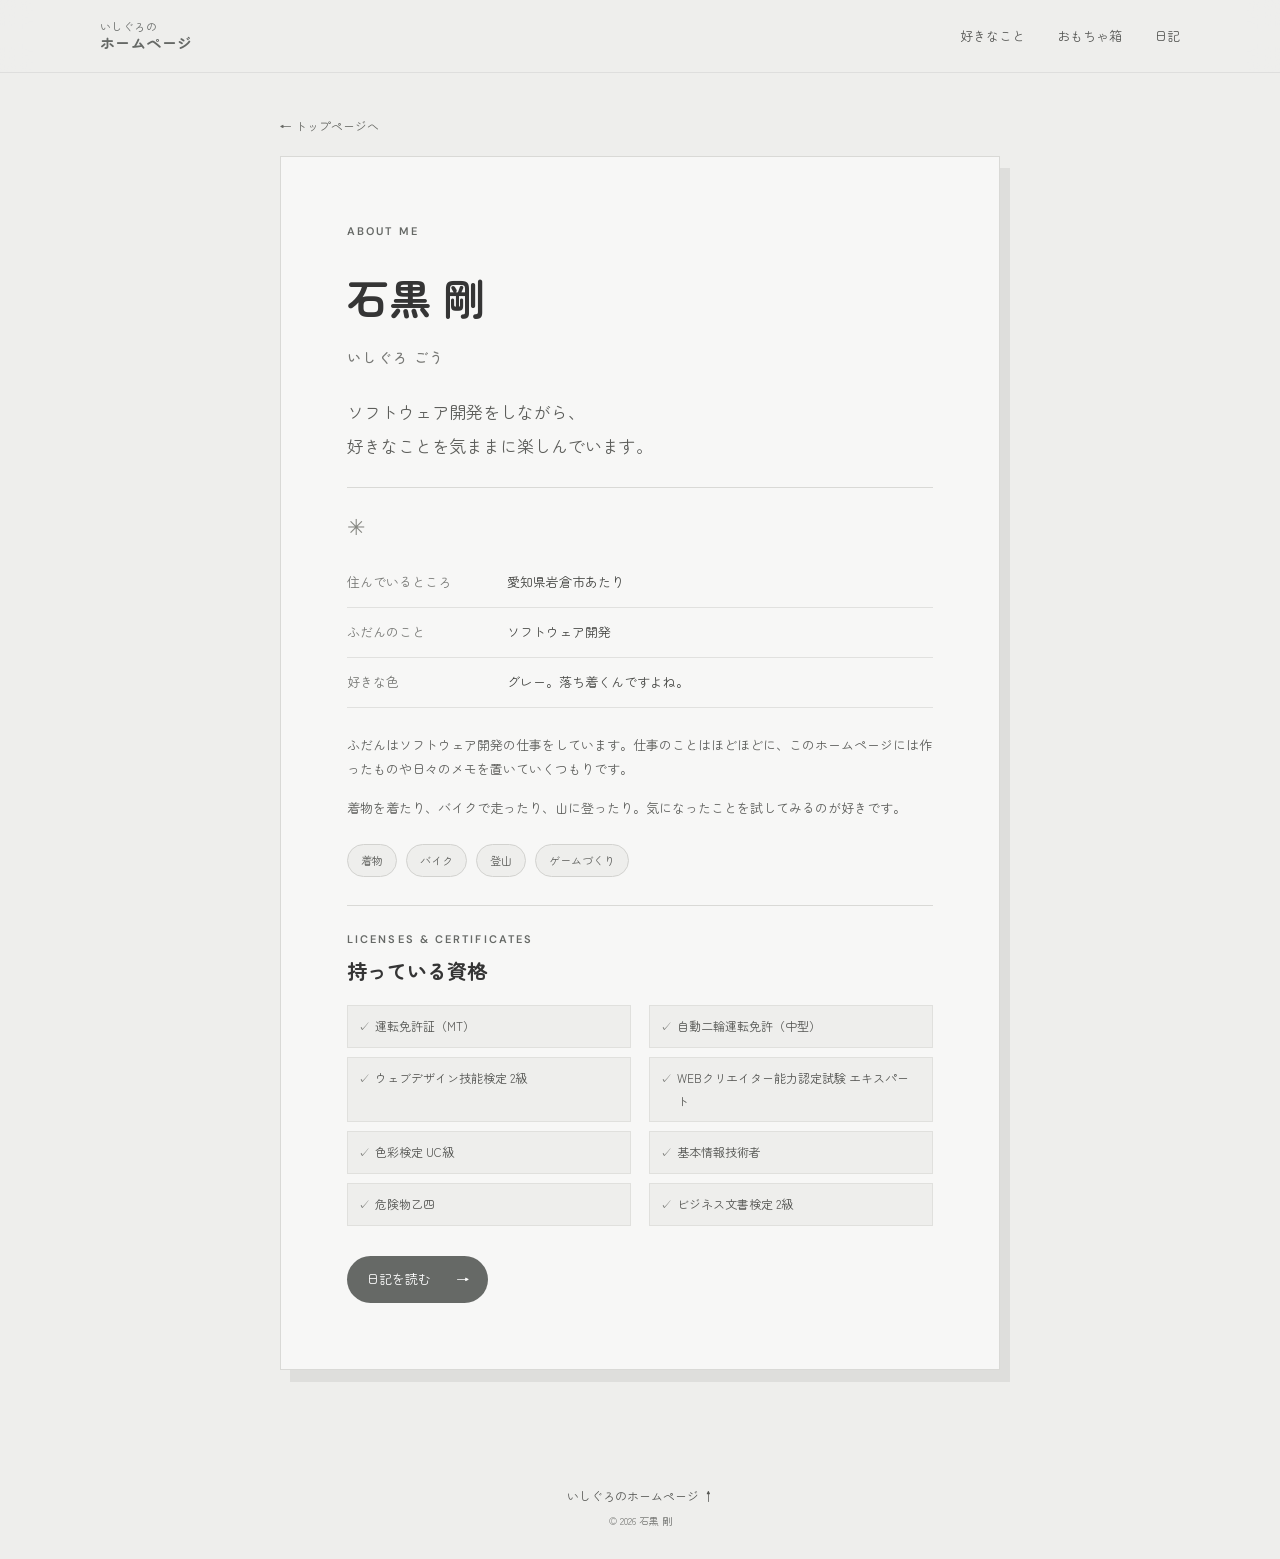
==== profile.html @ 8cc5a4f7 "initial commit" ====
<!DOCTYPE html>
<html lang="ja">
<head>
	<meta charset="UTF-8">
	<meta name="viewport" content="width=device-width, initial-scale=1.0">
	<meta name="theme-color" content="#eeeeec">
	<meta name="description" content="石黒剛の自己紹介。ソフトウェア開発をしながら、着物・バイク・登山を楽しんでいます。">
	<title>自己紹介｜石黒 剛のホームページ</title>
	<link rel="icon" href="favicon.ico">
	<link rel="stylesheet" href="reset.css">
	<link rel="stylesheet" href="style.css">
</head>
<body>
	<header class="site-header">
		<div class="header-inner">
			<a class="site-logo" href="index.html" aria-label="ホームへ戻る">いしぐろの<br><strong>ホームページ</strong></a>
			<nav aria-label="メインナビゲーション">
				<a href="index.html#hobbies">好きなこと</a>
				<a href="index.html#toys">おもちゃ箱</a>
				<a href="index.html#diary">日記</a>
			</nav>
		</div>
	</header>
	<main class="profile-page">
		<a class="back-link" href="index.html">← トップページへ</a>
		<section class="profile-card">
			<p class="eyebrow">ABOUT ME</p>
			<h1>石黒 剛 <small>いしぐろ ごう</small></h1>
			<p class="profile-lead">ソフトウェア開発をしながら、<br>好きなことを気ままに楽しんでいます。</p>
			<div class="profile-divider" aria-hidden="true">✳</div>
			<dl class="profile-details">
				<div><dt>住んでいるところ</dt><dd>愛知県岩倉市あたり</dd></div>
				<div><dt>ふだんのこと</dt><dd>ソフトウェア開発</dd></div>
				<div><dt>好きな色</dt><dd>グレー。落ち着くんですよね。</dd></div>
			</dl>
			<div class="profile-bio">
				<p>ふだんはソフトウェア開発の仕事をしています。仕事のことはほどほどに、このホームページには作ったものや日々のメモを置いていくつもりです。</p>
				<p>着物を着たり、バイクで走ったり、山に登ったり。気になったことを試してみるのが好きです。</p>
			</div>
			<div class="profile-interests"><span>着物</span><span>バイク</span><span>登山</span><span>ゲームづくり</span></div>
			<section class="profile-licenses" aria-labelledby="licenses-title">
				<p class="eyebrow">LICENSES & CERTIFICATES</p>
				<h2 id="licenses-title">持っている資格</h2>
				<ul>
					<li>運転免許証（MT）</li>
					<li>自動二輪運転免許（中型）</li>
					<li>ウェブデザイン技能検定 2級</li>
					<li>WEBクリエイター能力認定試験 エキスパート</li>
					<li>色彩検定 UC級</li>
					<li>基本情報技術者</li>
					<li>危険物乙四</li>
					<li>ビジネス文書検定 2級</li>
				</ul>
			</section>
			<a class="pill-link" href="index.html#diary">日記を読む <span aria-hidden="true">→</span></a>
		</section>
	</main>
	<footer class="site-footer"><a class="footer-home" href="index.html">いしぐろのホームページ ↑</a><p>© 2026 石黒 剛</p></footer>
</body>
</html>
---- style.css ----
@import url('https://fonts.googleapis.com/css2?family=DM+Sans:wght@400;500;600;700&family=Zen+Maru+Gothic:wght@400;500;600;700;800&display=swap');

:root{--paper:#eeeeec;--ink:#353535;--muted:#777875;--green:#666966;--mint:#dedfdd;--orange:#858681;--line:#d8d9d6;--serif:'Zen Maru Gothic','Hiragino Maru Gothic ProN',sans-serif;--sans:'DM Sans','Zen Maru Gothic',sans-serif}
html{scroll-behavior:smooth;scroll-padding-top:86px}body{margin:0;background:var(--paper);color:var(--ink);font-family:var(--serif);line-height:1.9}a{color:inherit;text-decoration:none}img{display:block;max-width:100%}::selection{background:#d5d6d3;color:var(--ink)}
.site-header{height:72px;position:sticky;top:0;z-index:10;background:rgba(238,238,236,.95);backdrop-filter:blur(14px);border-bottom:1px solid rgba(41,41,41,.08)}.header-inner{height:100%;max-width:1080px;padding:0 28px;margin:auto;display:flex;align-items:center;justify-content:space-between}.site-logo{font-size:11px;line-height:1.25;letter-spacing:.04em;color:var(--green)}.site-logo strong{font-size:15px}.site-header nav{display:flex;gap:32px}.site-header nav a{font-size:13px;color:#565754;transition:color .2s}.site-header nav a:hover{color:#343532}
.hero{max-width:1130px;min-height:610px;padding:66px 35px 92px;margin:auto;display:grid;grid-template-columns:1.08fr .92fr;align-items:center;gap:50px;position:relative;overflow:hidden}.hero-copy{position:relative;z-index:1}.eyebrow{font:600 11px/1.5 var(--sans);letter-spacing:.19em;color:var(--green);margin:0 0 18px}.sparkle{color:var(--orange);font-size:17px;margin-right:8px}.hero h1{font-size:clamp(34px,4.3vw,53px);line-height:1.55;letter-spacing:.015em;margin:0 0 24px;font-weight:700}.hero h1 span{color:var(--green)}.hero-intro{font-size:16px;color:#656663;line-height:2.1;margin:0 0 30px}.pill-link{display:inline-flex;align-items:center;gap:25px;padding:11px 19px;border-radius:40px;background:var(--green);color:white;font-size:13px;transition:transform .2s,background .2s}.pill-link:hover{transform:translateY(-3px);background:#4f504e}.hero-stamp{position:absolute;right:-36px;bottom:17px;background:#858681;color:#fff;width:89px;height:89px;border-radius:50%;display:grid;place-items:center;text-align:center;line-height:1.45;font-size:12px;transform:rotate(12deg)}.hero-doodle{position:absolute;color:#777875}.doodle-one{font-size:44px;right:8%;top:52px}.doodle-two{font-size:70px;left:3%;bottom:45px;transform:rotate(-20deg)}
.section-wrap{max-width:1030px;margin:0 auto;padding:95px 30px}.intro{display:grid;grid-template-columns:.8fr 1.2fr;gap:55px;border-top:1px solid var(--line)}.section-heading h2,.work h2,.hello-inner h2{font-size:32px;line-height:1.5;margin:0;font-weight:700}.section-heading h2 small{display:block;font-size:12px;letter-spacing:.12em;color:var(--muted);font-weight:500;margin-top:5px}.intro-text{max-width:610px}.intro-text p{margin:0 0 15px;color:#59675f;font-size:14px}.intro-text .handwritten{color:#b87654;font-weight:600;margin-top:23px;transform:rotate(-1deg)}
.hobbies{max-width:none;background:#e4e4e2;padding-left:max(30px,calc((100% - 1030px)/2 + 30px));padding-right:max(30px,calc((100% - 1030px)/2 + 30px))}.centered{text-align:center}.centered .eyebrow{margin-bottom:12px}.section-note{color:#70716f;font-size:13px;margin:8px 0 0}.hobby-grid{max-width:970px;margin:42px auto 0;display:grid;grid-template-columns:repeat(3,1fr);gap:22px}.hobby-card{background:#f7f7f6;border:1px solid #d8d8d5;overflow:hidden;transition:transform .25s,box-shadow .25s}.hobby-card:hover{transform:translateY(-5px);box-shadow:0 15px 30px #33333318}.hobby-visual{height:180px;display:flex;align-items:center;justify-content:center;position:relative;overflow:hidden}.kimono-visual{background:#d8d6d4;color:#696967}.kimono-visual span{font-size:82px;font-weight:700;line-height:1;opacity:.85}.kimono-visual i{position:absolute;font-style:normal;font-size:21px;letter-spacing:11px;bottom:21px;right:23px;transform:rotate(-11deg)}.bike-visual{background:#d2d4d1;color:#5e625e}.bike-visual span{font:400 130px/1 var(--sans);transform:rotate(-28deg);position:absolute;left:48px;top:-24px;opacity:.56}.bike-visual i{font:700 italic 29px/1.05 var(--sans);position:relative;z-index:1;transform:rotate(-8deg);letter-spacing:.08em}.mountain-visual{background:#d9dcda;color:#606662}.mountain-visual span{font-size:125px;line-height:1;opacity:.65;transform:translateY(27px)}.mountain-visual i{position:absolute;bottom:20px;right:35px;font-style:normal;font-size:25px;letter-spacing:8px}.hobby-copy{padding:20px 22px 24px}.card-kicker,.project-type{font:600 10px/1.5 var(--sans);letter-spacing:.16em;color:#777975;margin:0}.hobby-copy h3{font-size:22px;margin:2px 0 8px}.hobby-copy>p:not(.card-kicker){font-size:12px;line-height:1.9;color:#5f605e;min-height:68px;margin:0 0 16px}.hobby-tag{font-size:10px;color:#666865;background:#e9e9e7;border-radius:30px;padding:5px 11px}
.work{display:grid;grid-template-columns:1fr 1fr;align-items:center;gap:50px;position:relative;min-height:350px}.work-content{max-width:440px}.work h2{font-size:35px;margin:0 0 20px}.work-content>p:not(.eyebrow){font-size:13px;color:#68756c}.work-content .pill-link{margin-top:12px}.work-sticker{position:absolute;z-index:1;top:46px;left:47%;width:74px;height:74px;background:#e9b082;border-radius:50%;color:white;display:grid;place-items:center;text-align:center;font-size:12px;line-height:1.3;transform:rotate(10deg)}.work-illustration{height:260px;position:relative;display:grid;place-items:center;background:#edf0e6;border-radius:48% 52% 42% 58%/52% 42% 58% 48%}.laptop{width:245px;position:relative;transform:rotate(-4deg)}.screen{height:150px;border:10px solid #495951;border-bottom-width:14px;border-radius:12px 12px 4px 4px;background:#f8f7f0;display:flex;flex-direction:column;gap:10px;padding:17px;box-shadow:0 7px 15px #33423825}.screen span{font:700 29px var(--sans);color:#d18a64;margin-bottom:3px}.screen i{height:6px;width:80%;border-radius:4px;background:#c7d8ca}.screen i:nth-of-type(2){width:62%;background:#e8c7a9}.screen i:nth-of-type(3){width:73%}.keyboard{height:12px;background:#64736a;clip-path:polygon(7% 0,93% 0,100% 100%,0 100%)}.coffee{position:absolute;bottom:39px;right:43px;font-size:43px}.plant{position:absolute;left:48px;top:41px;font-size:53px;color:#739078}.work-spark{position:absolute;top:34px;right:65px;font-size:30px;color:#d38b63}
.toys{border-top:1px solid var(--line);max-width:none;background:#f5f5f3;padding-left:max(30px,calc((100% - 1030px)/2 + 30px));padding-right:max(30px,calc((100% - 1030px)/2 + 30px))}.toy-grid{max-width:970px;display:grid;grid-template-columns:repeat(6,1fr);gap:16px;margin:40px auto 0}.toy-card{background:#fff;border:1px solid #dededb;position:relative;overflow:hidden;transition:transform .2s,box-shadow .2s}.toy-card:hover{transform:translateY(-4px) rotate(-.5deg);box-shadow:0 12px 25px #33333318}.toy-card img{width:100%;height:135px;object-fit:cover;background:#dededc;filter:saturate(.65)}.toy-card>div{padding:13px 15px 17px;position:relative}.toy-card h3{font-size:15px;margin:5px 0}.toy-card p{font-size:11px;color:#737471;margin:0;padding-right:10px}.toy-card.toy-game{grid-column:span 3}.toy-card.toy-card-small{grid-column:span 3}.toy-card.toy-tool,.toy-card.toy-chat,.toy-card.toy-contact{grid-column:span 2}.toy-doodle{display:inline-block;background:#e7e7e5;border-radius:20px;color:#626360;font-size:9px;padding:2px 9px;transform:rotate(-2deg)}.toy-arrow{position:absolute;right:14px;bottom:14px;color:#666}.hello-section{background:#dededc;padding:78px 25px;text-align:center}.hello-inner{position:relative;max-width:700px;margin:auto}.hello-inner h2{font-size:27px}.hello-inner>p:not(.eyebrow){font-size:13px;color:#60615f;margin:14px 0 23px}.hello-button{display:inline-flex;gap:25px;align-items:center;padding:12px 21px;border:1px solid #999a97;border-radius:30px;color:#4f504e;font-size:12px;transition:background .2s}.hello-button:hover{background:#fff}.hello-flower{position:absolute;right:60px;top:18px;font-size:46px;color:#888985;transform:rotate(15deg)}.site-footer{padding:25px 30px;text-align:center;color:#777875;font-size:10px}.footer-home{font-size:12px;color:#555653}.site-footer p{margin:4px 0}.footer-note{color:#898a87}
.hero-notebook{justify-self:center;position:relative;width:min(100%,350px);aspect-ratio:.9;background:linear-gradient(135deg,#777875,#636460);color:#f1f1ef;padding:24px 25px;box-sizing:border-box;box-shadow:13px 18px 0 #d1d1ce,0 22px 50px #33333320;transform:rotate(3deg);display:flex;flex-direction:column;justify-content:space-between}.hero-notebook:before{content:"";position:absolute;left:11px;top:0;bottom:0;border-left:1px solid #ffffff35}.notebook-top,.notebook-bottom{display:flex;justify-content:space-between;font:500 9px/1.4 var(--sans);letter-spacing:.12em;color:#dededb}.notebook-mark{position:absolute;right:25px;top:30%;font-size:79px;font-weight:700;line-height:1;color:#ffffff20}.hero-notebook>p{font-size:24px;line-height:1.8;letter-spacing:.1em;position:relative;margin:auto 0}.notebook-bottom{align-items:center}.notebook-bottom span:last-child{font-size:22px;color:#bdbebb}
.diary{background:#eeeeec;max-width:none;padding-left:max(30px,calc((100% - 1030px)/2 + 30px));padding-right:max(30px,calc((100% - 1030px)/2 + 30px))}.diary-list{max-width:850px;margin:38px auto 0;border-top:1px solid #d4d5d2}.diary-entry{display:grid;grid-template-columns:90px 78px 1fr 25px;gap:15px;align-items:center;padding:19px 10px;border-bottom:1px solid #d4d5d2;transition:background .2s}.diary-entry:hover{background:#e5e5e3}.diary-entry time{font:500 11px var(--sans);color:#777875}.diary-label{justify-self:start;padding:2px 9px;border-radius:20px;background:#dcdcd9;color:#5b5c59;font-size:10px}.diary-entry h3{font-size:14px;font-weight:600;margin:0}.diary-arrow{color:#737471;justify-self:end}
.profile-page{min-height:calc(100vh - 140px);padding:42px 24px 90px;box-sizing:border-box}.back-link{display:block;max-width:720px;margin:0 auto 18px;font-size:12px;color:#666763}.profile-card{max-width:720px;margin:0 auto;background:#f7f7f6;border:1px solid #d9d9d6;padding:clamp(30px,7vw,66px);box-sizing:border-box;box-shadow:10px 12px 0 #dededc}.profile-card h1{font-size:clamp(30px,6vw,42px);margin:0;font-weight:700}.profile-card h1 small{font-size:14px;color:#777875;font-weight:500;display:block;letter-spacing:.1em;margin-top:7px}.profile-lead{font-size:17px;line-height:2;color:#5d5e5b;margin:24px 0}.profile-divider{font-size:22px;color:#858681;border-top:1px solid #d9d9d6;padding-top:17px}.profile-details{margin:12px 0 25px}.profile-details>div{display:grid;grid-template-columns:145px 1fr;gap:15px;padding:12px 0;border-bottom:1px solid #e1e1df;font-size:13px}.profile-details dt{color:#777875}.profile-details dd{margin:0;color:#454643}.profile-bio p{font-size:13px;color:#5d5e5b;margin:0 0 14px}.profile-interests{display:flex;flex-wrap:wrap;gap:9px;margin:23px 0 28px}.profile-interests span{border:1px solid #d2d2cf;background:#eeeeec;border-radius:30px;padding:5px 13px;font-size:11px;color:#5d5e5b}.site-footer .footer-home{display:inline-block;margin:0 9px}
.profile-licenses{border-top:1px solid #d9d9d6;padding-top:25px;margin:5px 0 30px}.profile-licenses .eyebrow{margin-bottom:5px}.profile-licenses h2{font-size:20px;margin:0 0 15px}.profile-licenses ul{display:grid;grid-template-columns:repeat(2,minmax(0,1fr));gap:9px 18px;list-style:none;padding:0;margin:0}.profile-licenses li{position:relative;padding:9px 12px 9px 27px;background:#eeeeec;border:1px solid #e0e0dd;font-size:12px;color:#555653}.profile-licenses li:before{content:"✓";position:absolute;left:10px;color:#777875}
@media(max-width:760px){.header-inner{padding:0 18px}.site-header nav{gap:13px}.site-header nav a{font-size:10px}.hero{min-height:auto;padding:64px 27px 78px;grid-template-columns:1fr;gap:42px;text-align:center}.hero h1{font-size:clamp(31px,8vw,45px)}.hero-notebook{width:min(72vw,310px)}.hero-stamp{right:-24px}.doodle-one{right:8%;top:20px}.doodle-two{bottom:40%;left:4%}.section-wrap{padding-top:70px;padding-bottom:70px}.section-heading h2{font-size:28px}.hobbies,.toys,.diary{padding-left:22px;padding-right:22px}.hobby-grid{grid-template-columns:1fr;max-width:430px;gap:17px}.hobby-visual{height:165px}.hobby-copy>p:not(.card-kicker){min-height:0}.toy-grid{grid-template-columns:repeat(2,1fr);max-width:500px}.toy-card.toy-game,.toy-card.toy-card-small,.toy-card.toy-tool,.toy-card.toy-chat,.toy-card.toy-contact{grid-column:span 1}.toy-card img{height:120px}.diary-entry{grid-template-columns:68px 65px 1fr 18px;gap:8px;padding:16px 4px}.diary-entry h3{font-size:12px}.diary-entry time{font-size:10px}.hello-flower{right:0;top:8px;font-size:35px}.profile-page{padding:28px 18px 65px}.profile-details>div{grid-template-columns:118px 1fr;gap:10px}.profile-licenses ul{grid-template-columns:1fr}}
@media(max-width:390px){.site-header nav{gap:9px}.site-header nav a{font-size:9px}.site-logo{font-size:9px}.site-logo strong{font-size:13px}.hero-intro{font-size:14px}.toy-grid{gap:10px}.toy-card>div{padding:10px}.toy-card h3{font-size:13px}.toy-card img{height:95px}.diary-entry{grid-template-columns:54px 54px 1fr 14px;gap:5px}.diary-label{font-size:9px;padding:2px 6px}}
@media(prefers-reduced-motion:reduce){html{scroll-behavior:auto}*,*::before,*::after{transition:none!important}}
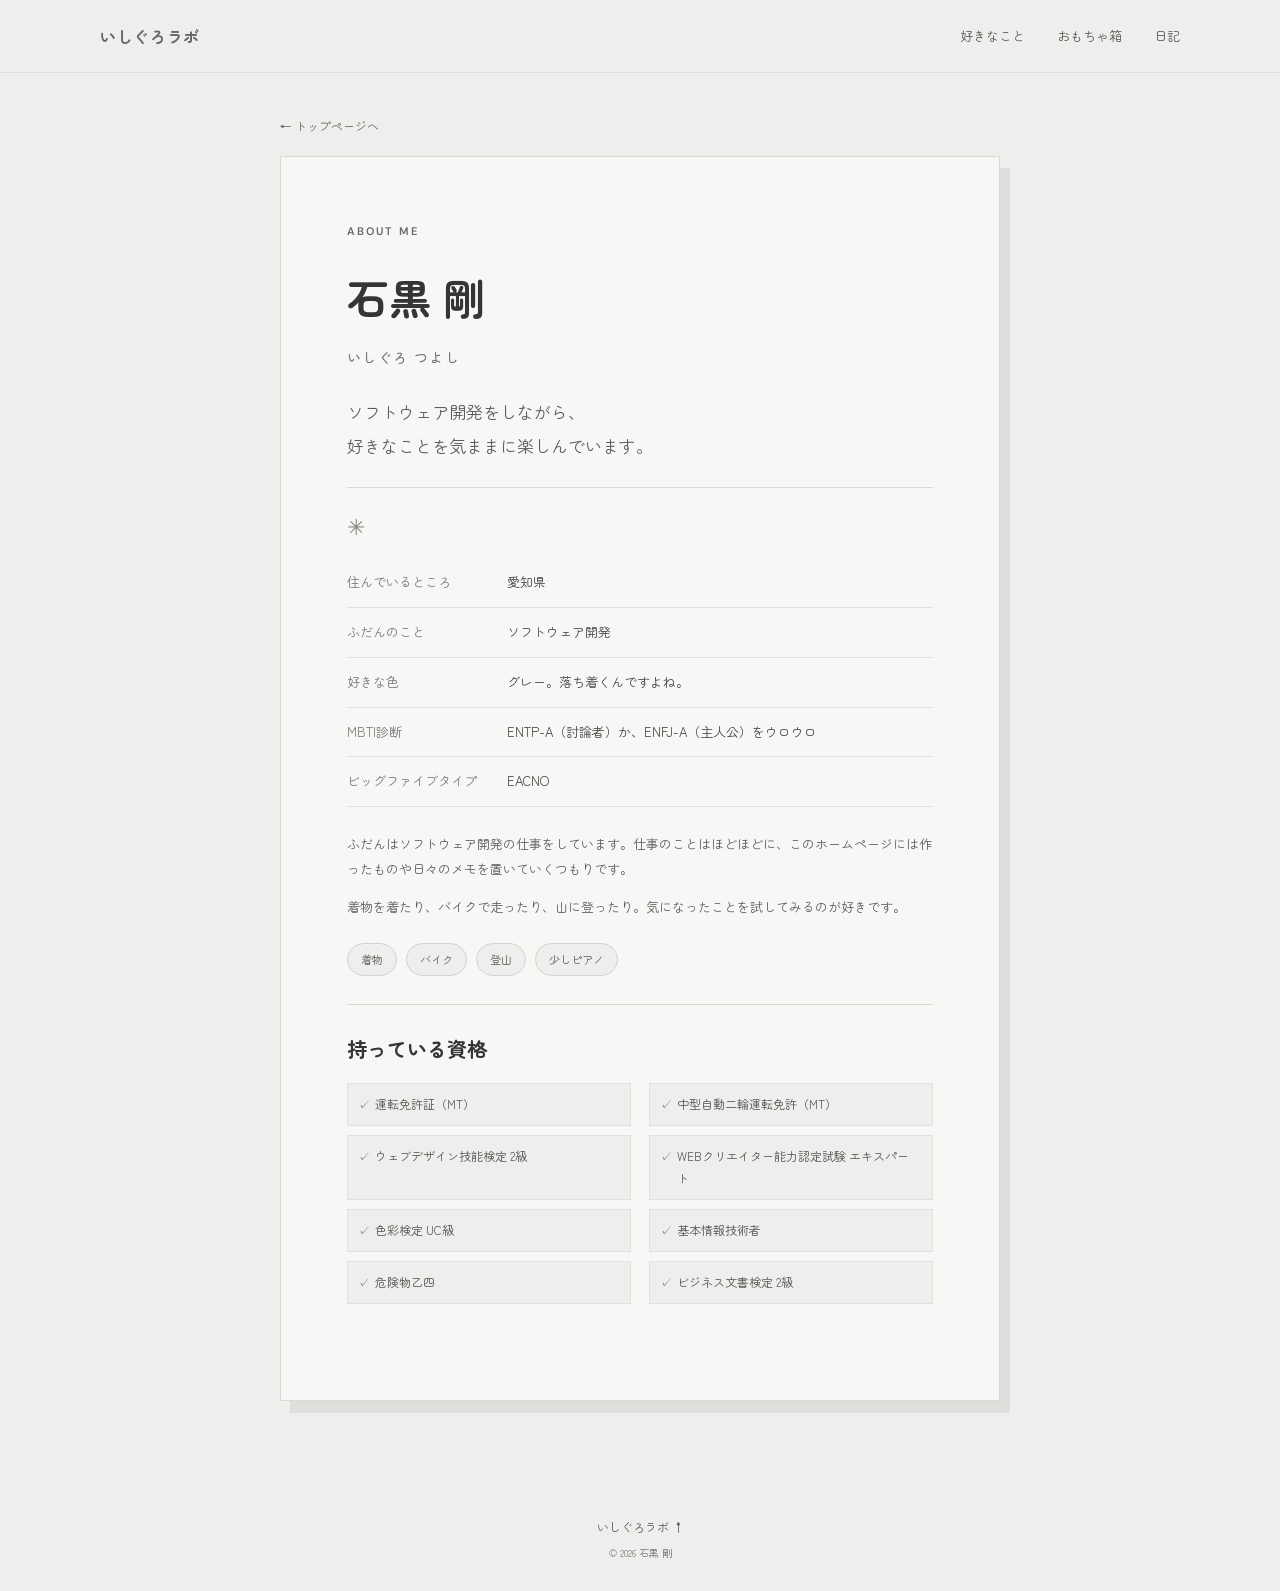
==== commit 82fc7c66: "初回配信版" ====
--- a/profile.html
+++ b/profile.html
@@ -5,7 +5,7 @@
 	<meta name="viewport" content="width=device-width, initial-scale=1.0">
 	<meta name="theme-color" content="#eeeeec">
 	<meta name="description" content="石黒剛の自己紹介。ソフトウェア開発をしながら、着物・バイク・登山を楽しんでいます。">
-	<title>自己紹介｜石黒 剛のホームページ</title>
+	<title>自己紹介｜いしぐろラボ</title>
 	<link rel="icon" href="favicon.ico">
 	<link rel="stylesheet" href="reset.css">
 	<link rel="stylesheet" href="style.css">
@@ -13,7 +13,7 @@
 <body>
 	<header class="site-header">
 		<div class="header-inner">
-			<a class="site-logo" href="index.html" aria-label="ホームへ戻る">いしぐろの<br><strong>ホームページ</strong></a>
+			<a class="site-logo" href="index.html" aria-label="いしぐろラボへ戻る"><strong>いしぐろラボ</strong></a>
 			<nav aria-label="メインナビゲーション">
 				<a href="index.html#hobbies">好きなこと</a>
 				<a href="index.html#toys">おもちゃ箱</a>
@@ -25,25 +25,31 @@
 		<a class="back-link" href="index.html">← トップページへ</a>
 		<section class="profile-card">
 			<p class="eyebrow">ABOUT ME</p>
-			<h1>石黒 剛 <small>いしぐろ ごう</small></h1>
+			<h1>石黒 剛 <small>いしぐろ つよし</small></h1>
 			<p class="profile-lead">ソフトウェア開発をしながら、<br>好きなことを気ままに楽しんでいます。</p>
 			<div class="profile-divider" aria-hidden="true">✳</div>
 			<dl class="profile-details">
-				<div><dt>住んでいるところ</dt><dd>愛知県岩倉市あたり</dd></div>
+				<div><dt>住んでいるところ</dt><dd>愛知県</dd></div>
 				<div><dt>ふだんのこと</dt><dd>ソフトウェア開発</dd></div>
 				<div><dt>好きな色</dt><dd>グレー。落ち着くんですよね。</dd></div>
+				<div><dt>MBTI診断</dt><dd>ENTP-A（討論者）か、ENFJ-A（主人公）をウロウロ</dd></div>
+				<div><dt>ビッグファイブタイプ</dt><dd>EACNO</dd></div>
 			</dl>
 			<div class="profile-bio">
 				<p>ふだんはソフトウェア開発の仕事をしています。仕事のことはほどほどに、このホームページには作ったものや日々のメモを置いていくつもりです。</p>
 				<p>着物を着たり、バイクで走ったり、山に登ったり。気になったことを試してみるのが好きです。</p>
 			</div>
-			<div class="profile-interests"><span>着物</span><span>バイク</span><span>登山</span><span>ゲームづくり</span></div>
+			<div class="profile-interests">
+				<span>着物</span>
+				<span>バイク</span>
+				<span>登山</span>
+				<span>少しピアノ</span>
+			</div>
 			<section class="profile-licenses" aria-labelledby="licenses-title">
-				<p class="eyebrow">LICENSES & CERTIFICATES</p>
 				<h2 id="licenses-title">持っている資格</h2>
 				<ul>
 					<li>運転免許証（MT）</li>
-					<li>自動二輪運転免許（中型）</li>
+					<li>中型自動二輪運転免許（MT）</li>
 					<li>ウェブデザイン技能検定 2級</li>
 					<li>WEBクリエイター能力認定試験 エキスパート</li>
 					<li>色彩検定 UC級</li>
@@ -52,9 +58,8 @@
 					<li>ビジネス文書検定 2級</li>
 				</ul>
 			</section>
-			<a class="pill-link" href="index.html#diary">日記を読む <span aria-hidden="true">→</span></a>
 		</section>
 	</main>
-	<footer class="site-footer"><a class="footer-home" href="index.html">いしぐろのホームページ ↑</a><p>© 2026 石黒 剛</p></footer>
+	<footer class="site-footer"><a class="footer-home" href="index.html">いしぐろラボ ↑</a><p>© 2026 石黒 剛</p></footer>
 </body>
 </html>
--- a/style.css
+++ b/style.css
@@ -10,8 +10,12 @@
 .toys{border-top:1px solid var(--line);max-width:none;background:#f5f5f3;padding-left:max(30px,calc((100% - 1030px)/2 + 30px));padding-right:max(30px,calc((100% - 1030px)/2 + 30px))}.toy-grid{max-width:970px;display:grid;grid-template-columns:repeat(6,1fr);gap:16px;margin:40px auto 0}.toy-card{background:#fff;border:1px solid #dededb;position:relative;overflow:hidden;transition:transform .2s,box-shadow .2s}.toy-card:hover{transform:translateY(-4px) rotate(-.5deg);box-shadow:0 12px 25px #33333318}.toy-card img{width:100%;height:135px;object-fit:cover;background:#dededc;filter:saturate(.65)}.toy-card>div{padding:13px 15px 17px;position:relative}.toy-card h3{font-size:15px;margin:5px 0}.toy-card p{font-size:11px;color:#737471;margin:0;padding-right:10px}.toy-card.toy-game{grid-column:span 3}.toy-card.toy-card-small{grid-column:span 3}.toy-card.toy-tool,.toy-card.toy-chat,.toy-card.toy-contact{grid-column:span 2}.toy-doodle{display:inline-block;background:#e7e7e5;border-radius:20px;color:#626360;font-size:9px;padding:2px 9px;transform:rotate(-2deg)}.toy-arrow{position:absolute;right:14px;bottom:14px;color:#666}.hello-section{background:#dededc;padding:78px 25px;text-align:center}.hello-inner{position:relative;max-width:700px;margin:auto}.hello-inner h2{font-size:27px}.hello-inner>p:not(.eyebrow){font-size:13px;color:#60615f;margin:14px 0 23px}.hello-button{display:inline-flex;gap:25px;align-items:center;padding:12px 21px;border:1px solid #999a97;border-radius:30px;color:#4f504e;font-size:12px;transition:background .2s}.hello-button:hover{background:#fff}.hello-flower{position:absolute;right:60px;top:18px;font-size:46px;color:#888985;transform:rotate(15deg)}.site-footer{padding:25px 30px;text-align:center;color:#777875;font-size:10px}.footer-home{font-size:12px;color:#555653}.site-footer p{margin:4px 0}.footer-note{color:#898a87}
 .hero-notebook{justify-self:center;position:relative;width:min(100%,350px);aspect-ratio:.9;background:linear-gradient(135deg,#777875,#636460);color:#f1f1ef;padding:24px 25px;box-sizing:border-box;box-shadow:13px 18px 0 #d1d1ce,0 22px 50px #33333320;transform:rotate(3deg);display:flex;flex-direction:column;justify-content:space-between}.hero-notebook:before{content:"";position:absolute;left:11px;top:0;bottom:0;border-left:1px solid #ffffff35}.notebook-top,.notebook-bottom{display:flex;justify-content:space-between;font:500 9px/1.4 var(--sans);letter-spacing:.12em;color:#dededb}.notebook-mark{position:absolute;right:25px;top:30%;font-size:79px;font-weight:700;line-height:1;color:#ffffff20}.hero-notebook>p{font-size:24px;line-height:1.8;letter-spacing:.1em;position:relative;margin:auto 0}.notebook-bottom{align-items:center}.notebook-bottom span:last-child{font-size:22px;color:#bdbebb}
 .diary{background:#eeeeec;max-width:none;padding-left:max(30px,calc((100% - 1030px)/2 + 30px));padding-right:max(30px,calc((100% - 1030px)/2 + 30px))}.diary-list{max-width:850px;margin:38px auto 0;border-top:1px solid #d4d5d2}.diary-entry{display:grid;grid-template-columns:90px 78px 1fr 25px;gap:15px;align-items:center;padding:19px 10px;border-bottom:1px solid #d4d5d2;transition:background .2s}.diary-entry:hover{background:#e5e5e3}.diary-entry time{font:500 11px var(--sans);color:#777875}.diary-label{justify-self:start;padding:2px 9px;border-radius:20px;background:#dcdcd9;color:#5b5c59;font-size:10px}.diary-entry h3{font-size:14px;font-weight:600;margin:0}.diary-arrow{color:#737471;justify-self:end}
+.hero h1{letter-spacing:.06em}.diary .note-profile-link{max-width:620px;margin:34px auto 0;display:flex;align-items:center;gap:18px;padding:20px 22px;background:#f8f8f7;border:1px solid #d7d7d4;transition:transform .2s,box-shadow .2s}.note-profile-link:hover{transform:translateY(-3px);box-shadow:0 10px 24px #33333316}.note-mark{display:grid;place-items:center;width:48px;height:48px;flex:0 0 48px;background:#5c5d5a;color:#fff;font:700 15px/1 var(--sans);letter-spacing:-.07em;border-radius:50%}.note-profile-link>span:nth-child(2){display:flex;flex-direction:column;gap:3px}.note-profile-link strong{font-size:14px}.note-profile-link small{font-size:11px;color:#777875}.note-arrow{margin-left:auto;font-size:20px;color:#666763}
 .profile-page{min-height:calc(100vh - 140px);padding:42px 24px 90px;box-sizing:border-box}.back-link{display:block;max-width:720px;margin:0 auto 18px;font-size:12px;color:#666763}.profile-card{max-width:720px;margin:0 auto;background:#f7f7f6;border:1px solid #d9d9d6;padding:clamp(30px,7vw,66px);box-sizing:border-box;box-shadow:10px 12px 0 #dededc}.profile-card h1{font-size:clamp(30px,6vw,42px);margin:0;font-weight:700}.profile-card h1 small{font-size:14px;color:#777875;font-weight:500;display:block;letter-spacing:.1em;margin-top:7px}.profile-lead{font-size:17px;line-height:2;color:#5d5e5b;margin:24px 0}.profile-divider{font-size:22px;color:#858681;border-top:1px solid #d9d9d6;padding-top:17px}.profile-details{margin:12px 0 25px}.profile-details>div{display:grid;grid-template-columns:145px 1fr;gap:15px;padding:12px 0;border-bottom:1px solid #e1e1df;font-size:13px}.profile-details dt{color:#777875}.profile-details dd{margin:0;color:#454643}.profile-bio p{font-size:13px;color:#5d5e5b;margin:0 0 14px}.profile-interests{display:flex;flex-wrap:wrap;gap:9px;margin:23px 0 28px}.profile-interests span{border:1px solid #d2d2cf;background:#eeeeec;border-radius:30px;padding:5px 13px;font-size:11px;color:#5d5e5b}.site-footer .footer-home{display:inline-block;margin:0 9px}
 .profile-licenses{border-top:1px solid #d9d9d6;padding-top:25px;margin:5px 0 30px}.profile-licenses .eyebrow{margin-bottom:5px}.profile-licenses h2{font-size:20px;margin:0 0 15px}.profile-licenses ul{display:grid;grid-template-columns:repeat(2,minmax(0,1fr));gap:9px 18px;list-style:none;padding:0;margin:0}.profile-licenses li{position:relative;padding:9px 12px 9px 27px;background:#eeeeec;border:1px solid #e0e0dd;font-size:12px;color:#555653}.profile-licenses li:before{content:"✓";position:absolute;left:10px;color:#777875}
+.hero{height:auto;min-height:90vh;min-height:90svh;box-sizing:border-box;padding-bottom:100px}.site-logo strong{font-size:16px;letter-spacing:.04em}.scroll-cue{position:absolute;bottom:20px;left:50%;z-index:2;display:flex;flex-direction:column;align-items:center;gap:1px;transform:translateX(-50%);color:#666763;font:600 10px/1.4 var(--sans);letter-spacing:.2em;text-transform:uppercase;animation:scroll-float 1.8s ease-in-out infinite}.scroll-arrow{font-size:20px;line-height:1.2;letter-spacing:0}.scroll-cue:hover{color:#30312f}@keyframes scroll-float{0%,100%{translate:0 0}50%{translate:0 8px}}
+.hero{max-width:none;grid-template-columns:minmax(0,1fr);background-color:#f8f8f6;background-image:url("assets/hero.png");background-repeat:no-repeat;background-position:center;background-size:cover;padding-left:max(35px,calc((100% - 1130px)/2 + 35px));padding-right:max(35px,calc((100% - 1130px)/2 + 35px))}.hero-copy{max-width:570px}.hero-doodle{z-index:1}
 @media(max-width:760px){.header-inner{padding:0 18px}.site-header nav{gap:13px}.site-header nav a{font-size:10px}.hero{min-height:auto;padding:64px 27px 78px;grid-template-columns:1fr;gap:42px;text-align:center}.hero h1{font-size:clamp(31px,8vw,45px)}.hero-notebook{width:min(72vw,310px)}.hero-stamp{right:-24px}.doodle-one{right:8%;top:20px}.doodle-two{bottom:40%;left:4%}.section-wrap{padding-top:70px;padding-bottom:70px}.section-heading h2{font-size:28px}.hobbies,.toys,.diary{padding-left:22px;padding-right:22px}.hobby-grid{grid-template-columns:1fr;max-width:430px;gap:17px}.hobby-visual{height:165px}.hobby-copy>p:not(.card-kicker){min-height:0}.toy-grid{grid-template-columns:repeat(2,1fr);max-width:500px}.toy-card.toy-game,.toy-card.toy-card-small,.toy-card.toy-tool,.toy-card.toy-chat,.toy-card.toy-contact{grid-column:span 1}.toy-card img{height:120px}.diary-entry{grid-template-columns:68px 65px 1fr 18px;gap:8px;padding:16px 4px}.diary-entry h3{font-size:12px}.diary-entry time{font-size:10px}.hello-flower{right:0;top:8px;font-size:35px}.profile-page{padding:28px 18px 65px}.profile-details>div{grid-template-columns:118px 1fr;gap:10px}.profile-licenses ul{grid-template-columns:1fr}}
 @media(max-width:390px){.site-header nav{gap:9px}.site-header nav a{font-size:9px}.site-logo{font-size:9px}.site-logo strong{font-size:13px}.hero-intro{font-size:14px}.toy-grid{gap:10px}.toy-card>div{padding:10px}.toy-card h3{font-size:13px}.toy-card img{height:95px}.diary-entry{grid-template-columns:54px 54px 1fr 14px;gap:5px}.diary-label{font-size:9px;padding:2px 6px}}
-@media(prefers-reduced-motion:reduce){html{scroll-behavior:auto}*,*::before,*::after{transition:none!important}}
+@media(max-width:760px){.hero{min-height:90vh;min-height:90svh;height:auto;background:#eeeeec;padding-left:27px;padding-right:27px}.hero:before{content:"";position:absolute;z-index:0;left:0;right:0;bottom:0;aspect-ratio:1668/939;background:url("assets/hero.png") center bottom/100% auto no-repeat;-webkit-mask-image:linear-gradient(to bottom,transparent 0%,rgba(0,0,0,.12) 28%,#000 72%);mask-image:linear-gradient(to bottom,transparent 0%,rgba(0,0,0,.12) 28%,#000 72%)}.hero-copy{max-width:none}}
+@media(prefers-reduced-motion:reduce){html{scroll-behavior:auto}*,*::before,*::after{transition:none!important;animation:none!important}}
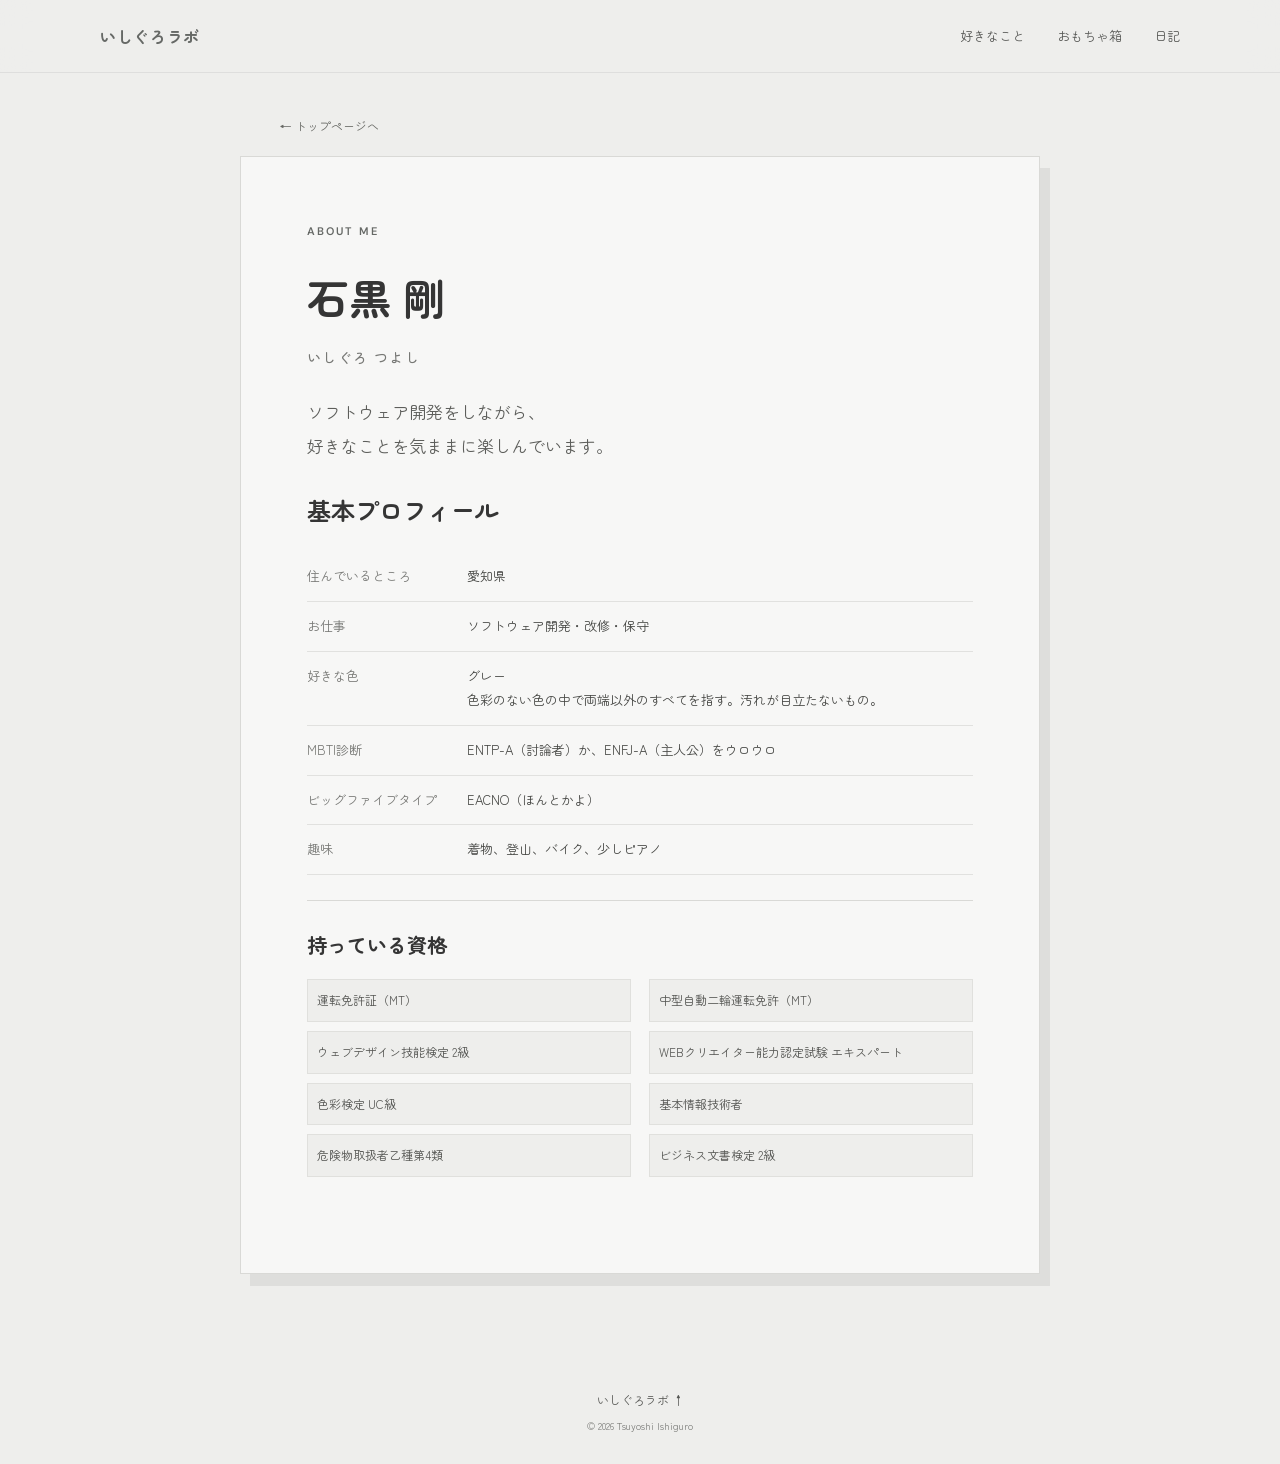
==== commit d828531c: "Hero画像変更" ====
--- a/profile.html
+++ b/profile.html
@@ -1,5 +1,6 @@
 <!DOCTYPE html>
 <html lang="ja">
+
 <head>
 	<meta charset="UTF-8">
 	<meta name="viewport" content="width=device-width, initial-scale=1.0">
@@ -10,6 +11,7 @@
 	<link rel="stylesheet" href="reset.css">
 	<link rel="stylesheet" href="style.css">
 </head>
+
 <body>
 	<header class="site-header">
 		<div class="header-inner">
@@ -27,26 +29,35 @@
 			<p class="eyebrow">ABOUT ME</p>
 			<h1>石黒 剛 <small>いしぐろ つよし</small></h1>
 			<p class="profile-lead">ソフトウェア開発をしながら、<br>好きなことを気ままに楽しんでいます。</p>
-			<div class="profile-divider" aria-hidden="true">✳</div>
+			<h2>基本プロフィール</h2>
 			<dl class="profile-details">
-				<div><dt>住んでいるところ</dt><dd>愛知県</dd></div>
-				<div><dt>ふだんのこと</dt><dd>ソフトウェア開発</dd></div>
-				<div><dt>好きな色</dt><dd>グレー。落ち着くんですよね。</dd></div>
-				<div><dt>MBTI診断</dt><dd>ENTP-A（討論者）か、ENFJ-A（主人公）をウロウロ</dd></div>
-				<div><dt>ビッグファイブタイプ</dt><dd>EACNO</dd></div>
+				<div>
+					<dt>住んでいるところ</dt>
+					<dd>愛知県</dd>
+				</div>
+				<div>
+					<dt>お仕事</dt>
+					<dd>ソフトウェア開発・改修・保守</dd>
+				</div>
+				<div>
+					<dt>好きな色</dt>
+					<dd>グレー<br>色彩のない色の中で両端以外のすべてを指す。汚れが目立たないもの。</dd>
+				</div>
+				<div>
+					<dt>MBTI診断</dt>
+					<dd>ENTP-A（討論者）か、ENFJ-A（主人公）をウロウロ</dd>
+				</div>
+				<div>
+					<dt>ビッグファイブタイプ</dt>
+					<dd>EACNO（ほんとかよ）</dd>
+				</div>
+				<div>
+					<dt>趣味</dt>
+					<dd>着物、登山、バイク、少しピアノ</dd>
+				</div>
 			</dl>
-			<div class="profile-bio">
-				<p>ふだんはソフトウェア開発の仕事をしています。仕事のことはほどほどに、このホームページには作ったものや日々のメモを置いていくつもりです。</p>
-				<p>着物を着たり、バイクで走ったり、山に登ったり。気になったことを試してみるのが好きです。</p>
-			</div>
-			<div class="profile-interests">
-				<span>着物</span>
-				<span>バイク</span>
-				<span>登山</span>
-				<span>少しピアノ</span>
-			</div>
 			<section class="profile-licenses" aria-labelledby="licenses-title">
-				<h2 id="licenses-title">持っている資格</h2>
+				<h2>持っている資格</h2>
 				<ul>
 					<li>運転免許証（MT）</li>
 					<li>中型自動二輪運転免許（MT）</li>
@@ -54,12 +65,15 @@
 					<li>WEBクリエイター能力認定試験 エキスパート</li>
 					<li>色彩検定 UC級</li>
 					<li>基本情報技術者</li>
-					<li>危険物乙四</li>
+					<li>危険物取扱者乙種第4類</li>
 					<li>ビジネス文書検定 2級</li>
 				</ul>
 			</section>
 		</section>
 	</main>
-	<footer class="site-footer"><a class="footer-home" href="index.html">いしぐろラボ ↑</a><p>© 2026 石黒 剛</p></footer>
+	<footer class="site-footer"><a class="footer-home" href="index.html">いしぐろラボ ↑</a>
+		<p>© 2026 Tsuyoshi Ishiguro</p>
+	</footer>
 </body>
-</html>
+
+</html>
--- a/style.css
+++ b/style.css
@@ -1,21 +1,1310 @@
 @import url('https://fonts.googleapis.com/css2?family=DM+Sans:wght@400;500;600;700&family=Zen+Maru+Gothic:wght@400;500;600;700;800&display=swap');
 
-:root{--paper:#eeeeec;--ink:#353535;--muted:#777875;--green:#666966;--mint:#dedfdd;--orange:#858681;--line:#d8d9d6;--serif:'Zen Maru Gothic','Hiragino Maru Gothic ProN',sans-serif;--sans:'DM Sans','Zen Maru Gothic',sans-serif}
-html{scroll-behavior:smooth;scroll-padding-top:86px}body{margin:0;background:var(--paper);color:var(--ink);font-family:var(--serif);line-height:1.9}a{color:inherit;text-decoration:none}img{display:block;max-width:100%}::selection{background:#d5d6d3;color:var(--ink)}
-.site-header{height:72px;position:sticky;top:0;z-index:10;background:rgba(238,238,236,.95);backdrop-filter:blur(14px);border-bottom:1px solid rgba(41,41,41,.08)}.header-inner{height:100%;max-width:1080px;padding:0 28px;margin:auto;display:flex;align-items:center;justify-content:space-between}.site-logo{font-size:11px;line-height:1.25;letter-spacing:.04em;color:var(--green)}.site-logo strong{font-size:15px}.site-header nav{display:flex;gap:32px}.site-header nav a{font-size:13px;color:#565754;transition:color .2s}.site-header nav a:hover{color:#343532}
-.hero{max-width:1130px;min-height:610px;padding:66px 35px 92px;margin:auto;display:grid;grid-template-columns:1.08fr .92fr;align-items:center;gap:50px;position:relative;overflow:hidden}.hero-copy{position:relative;z-index:1}.eyebrow{font:600 11px/1.5 var(--sans);letter-spacing:.19em;color:var(--green);margin:0 0 18px}.sparkle{color:var(--orange);font-size:17px;margin-right:8px}.hero h1{font-size:clamp(34px,4.3vw,53px);line-height:1.55;letter-spacing:.015em;margin:0 0 24px;font-weight:700}.hero h1 span{color:var(--green)}.hero-intro{font-size:16px;color:#656663;line-height:2.1;margin:0 0 30px}.pill-link{display:inline-flex;align-items:center;gap:25px;padding:11px 19px;border-radius:40px;background:var(--green);color:white;font-size:13px;transition:transform .2s,background .2s}.pill-link:hover{transform:translateY(-3px);background:#4f504e}.hero-stamp{position:absolute;right:-36px;bottom:17px;background:#858681;color:#fff;width:89px;height:89px;border-radius:50%;display:grid;place-items:center;text-align:center;line-height:1.45;font-size:12px;transform:rotate(12deg)}.hero-doodle{position:absolute;color:#777875}.doodle-one{font-size:44px;right:8%;top:52px}.doodle-two{font-size:70px;left:3%;bottom:45px;transform:rotate(-20deg)}
-.section-wrap{max-width:1030px;margin:0 auto;padding:95px 30px}.intro{display:grid;grid-template-columns:.8fr 1.2fr;gap:55px;border-top:1px solid var(--line)}.section-heading h2,.work h2,.hello-inner h2{font-size:32px;line-height:1.5;margin:0;font-weight:700}.section-heading h2 small{display:block;font-size:12px;letter-spacing:.12em;color:var(--muted);font-weight:500;margin-top:5px}.intro-text{max-width:610px}.intro-text p{margin:0 0 15px;color:#59675f;font-size:14px}.intro-text .handwritten{color:#b87654;font-weight:600;margin-top:23px;transform:rotate(-1deg)}
-.hobbies{max-width:none;background:#e4e4e2;padding-left:max(30px,calc((100% - 1030px)/2 + 30px));padding-right:max(30px,calc((100% - 1030px)/2 + 30px))}.centered{text-align:center}.centered .eyebrow{margin-bottom:12px}.section-note{color:#70716f;font-size:13px;margin:8px 0 0}.hobby-grid{max-width:970px;margin:42px auto 0;display:grid;grid-template-columns:repeat(3,1fr);gap:22px}.hobby-card{background:#f7f7f6;border:1px solid #d8d8d5;overflow:hidden;transition:transform .25s,box-shadow .25s}.hobby-card:hover{transform:translateY(-5px);box-shadow:0 15px 30px #33333318}.hobby-visual{height:180px;display:flex;align-items:center;justify-content:center;position:relative;overflow:hidden}.kimono-visual{background:#d8d6d4;color:#696967}.kimono-visual span{font-size:82px;font-weight:700;line-height:1;opacity:.85}.kimono-visual i{position:absolute;font-style:normal;font-size:21px;letter-spacing:11px;bottom:21px;right:23px;transform:rotate(-11deg)}.bike-visual{background:#d2d4d1;color:#5e625e}.bike-visual span{font:400 130px/1 var(--sans);transform:rotate(-28deg);position:absolute;left:48px;top:-24px;opacity:.56}.bike-visual i{font:700 italic 29px/1.05 var(--sans);position:relative;z-index:1;transform:rotate(-8deg);letter-spacing:.08em}.mountain-visual{background:#d9dcda;color:#606662}.mountain-visual span{font-size:125px;line-height:1;opacity:.65;transform:translateY(27px)}.mountain-visual i{position:absolute;bottom:20px;right:35px;font-style:normal;font-size:25px;letter-spacing:8px}.hobby-copy{padding:20px 22px 24px}.card-kicker,.project-type{font:600 10px/1.5 var(--sans);letter-spacing:.16em;color:#777975;margin:0}.hobby-copy h3{font-size:22px;margin:2px 0 8px}.hobby-copy>p:not(.card-kicker){font-size:12px;line-height:1.9;color:#5f605e;min-height:68px;margin:0 0 16px}.hobby-tag{font-size:10px;color:#666865;background:#e9e9e7;border-radius:30px;padding:5px 11px}
-.work{display:grid;grid-template-columns:1fr 1fr;align-items:center;gap:50px;position:relative;min-height:350px}.work-content{max-width:440px}.work h2{font-size:35px;margin:0 0 20px}.work-content>p:not(.eyebrow){font-size:13px;color:#68756c}.work-content .pill-link{margin-top:12px}.work-sticker{position:absolute;z-index:1;top:46px;left:47%;width:74px;height:74px;background:#e9b082;border-radius:50%;color:white;display:grid;place-items:center;text-align:center;font-size:12px;line-height:1.3;transform:rotate(10deg)}.work-illustration{height:260px;position:relative;display:grid;place-items:center;background:#edf0e6;border-radius:48% 52% 42% 58%/52% 42% 58% 48%}.laptop{width:245px;position:relative;transform:rotate(-4deg)}.screen{height:150px;border:10px solid #495951;border-bottom-width:14px;border-radius:12px 12px 4px 4px;background:#f8f7f0;display:flex;flex-direction:column;gap:10px;padding:17px;box-shadow:0 7px 15px #33423825}.screen span{font:700 29px var(--sans);color:#d18a64;margin-bottom:3px}.screen i{height:6px;width:80%;border-radius:4px;background:#c7d8ca}.screen i:nth-of-type(2){width:62%;background:#e8c7a9}.screen i:nth-of-type(3){width:73%}.keyboard{height:12px;background:#64736a;clip-path:polygon(7% 0,93% 0,100% 100%,0 100%)}.coffee{position:absolute;bottom:39px;right:43px;font-size:43px}.plant{position:absolute;left:48px;top:41px;font-size:53px;color:#739078}.work-spark{position:absolute;top:34px;right:65px;font-size:30px;color:#d38b63}
-.toys{border-top:1px solid var(--line);max-width:none;background:#f5f5f3;padding-left:max(30px,calc((100% - 1030px)/2 + 30px));padding-right:max(30px,calc((100% - 1030px)/2 + 30px))}.toy-grid{max-width:970px;display:grid;grid-template-columns:repeat(6,1fr);gap:16px;margin:40px auto 0}.toy-card{background:#fff;border:1px solid #dededb;position:relative;overflow:hidden;transition:transform .2s,box-shadow .2s}.toy-card:hover{transform:translateY(-4px) rotate(-.5deg);box-shadow:0 12px 25px #33333318}.toy-card img{width:100%;height:135px;object-fit:cover;background:#dededc;filter:saturate(.65)}.toy-card>div{padding:13px 15px 17px;position:relative}.toy-card h3{font-size:15px;margin:5px 0}.toy-card p{font-size:11px;color:#737471;margin:0;padding-right:10px}.toy-card.toy-game{grid-column:span 3}.toy-card.toy-card-small{grid-column:span 3}.toy-card.toy-tool,.toy-card.toy-chat,.toy-card.toy-contact{grid-column:span 2}.toy-doodle{display:inline-block;background:#e7e7e5;border-radius:20px;color:#626360;font-size:9px;padding:2px 9px;transform:rotate(-2deg)}.toy-arrow{position:absolute;right:14px;bottom:14px;color:#666}.hello-section{background:#dededc;padding:78px 25px;text-align:center}.hello-inner{position:relative;max-width:700px;margin:auto}.hello-inner h2{font-size:27px}.hello-inner>p:not(.eyebrow){font-size:13px;color:#60615f;margin:14px 0 23px}.hello-button{display:inline-flex;gap:25px;align-items:center;padding:12px 21px;border:1px solid #999a97;border-radius:30px;color:#4f504e;font-size:12px;transition:background .2s}.hello-button:hover{background:#fff}.hello-flower{position:absolute;right:60px;top:18px;font-size:46px;color:#888985;transform:rotate(15deg)}.site-footer{padding:25px 30px;text-align:center;color:#777875;font-size:10px}.footer-home{font-size:12px;color:#555653}.site-footer p{margin:4px 0}.footer-note{color:#898a87}
-.hero-notebook{justify-self:center;position:relative;width:min(100%,350px);aspect-ratio:.9;background:linear-gradient(135deg,#777875,#636460);color:#f1f1ef;padding:24px 25px;box-sizing:border-box;box-shadow:13px 18px 0 #d1d1ce,0 22px 50px #33333320;transform:rotate(3deg);display:flex;flex-direction:column;justify-content:space-between}.hero-notebook:before{content:"";position:absolute;left:11px;top:0;bottom:0;border-left:1px solid #ffffff35}.notebook-top,.notebook-bottom{display:flex;justify-content:space-between;font:500 9px/1.4 var(--sans);letter-spacing:.12em;color:#dededb}.notebook-mark{position:absolute;right:25px;top:30%;font-size:79px;font-weight:700;line-height:1;color:#ffffff20}.hero-notebook>p{font-size:24px;line-height:1.8;letter-spacing:.1em;position:relative;margin:auto 0}.notebook-bottom{align-items:center}.notebook-bottom span:last-child{font-size:22px;color:#bdbebb}
-.diary{background:#eeeeec;max-width:none;padding-left:max(30px,calc((100% - 1030px)/2 + 30px));padding-right:max(30px,calc((100% - 1030px)/2 + 30px))}.diary-list{max-width:850px;margin:38px auto 0;border-top:1px solid #d4d5d2}.diary-entry{display:grid;grid-template-columns:90px 78px 1fr 25px;gap:15px;align-items:center;padding:19px 10px;border-bottom:1px solid #d4d5d2;transition:background .2s}.diary-entry:hover{background:#e5e5e3}.diary-entry time{font:500 11px var(--sans);color:#777875}.diary-label{justify-self:start;padding:2px 9px;border-radius:20px;background:#dcdcd9;color:#5b5c59;font-size:10px}.diary-entry h3{font-size:14px;font-weight:600;margin:0}.diary-arrow{color:#737471;justify-self:end}
-.hero h1{letter-spacing:.06em}.diary .note-profile-link{max-width:620px;margin:34px auto 0;display:flex;align-items:center;gap:18px;padding:20px 22px;background:#f8f8f7;border:1px solid #d7d7d4;transition:transform .2s,box-shadow .2s}.note-profile-link:hover{transform:translateY(-3px);box-shadow:0 10px 24px #33333316}.note-mark{display:grid;place-items:center;width:48px;height:48px;flex:0 0 48px;background:#5c5d5a;color:#fff;font:700 15px/1 var(--sans);letter-spacing:-.07em;border-radius:50%}.note-profile-link>span:nth-child(2){display:flex;flex-direction:column;gap:3px}.note-profile-link strong{font-size:14px}.note-profile-link small{font-size:11px;color:#777875}.note-arrow{margin-left:auto;font-size:20px;color:#666763}
-.profile-page{min-height:calc(100vh - 140px);padding:42px 24px 90px;box-sizing:border-box}.back-link{display:block;max-width:720px;margin:0 auto 18px;font-size:12px;color:#666763}.profile-card{max-width:720px;margin:0 auto;background:#f7f7f6;border:1px solid #d9d9d6;padding:clamp(30px,7vw,66px);box-sizing:border-box;box-shadow:10px 12px 0 #dededc}.profile-card h1{font-size:clamp(30px,6vw,42px);margin:0;font-weight:700}.profile-card h1 small{font-size:14px;color:#777875;font-weight:500;display:block;letter-spacing:.1em;margin-top:7px}.profile-lead{font-size:17px;line-height:2;color:#5d5e5b;margin:24px 0}.profile-divider{font-size:22px;color:#858681;border-top:1px solid #d9d9d6;padding-top:17px}.profile-details{margin:12px 0 25px}.profile-details>div{display:grid;grid-template-columns:145px 1fr;gap:15px;padding:12px 0;border-bottom:1px solid #e1e1df;font-size:13px}.profile-details dt{color:#777875}.profile-details dd{margin:0;color:#454643}.profile-bio p{font-size:13px;color:#5d5e5b;margin:0 0 14px}.profile-interests{display:flex;flex-wrap:wrap;gap:9px;margin:23px 0 28px}.profile-interests span{border:1px solid #d2d2cf;background:#eeeeec;border-radius:30px;padding:5px 13px;font-size:11px;color:#5d5e5b}.site-footer .footer-home{display:inline-block;margin:0 9px}
-.profile-licenses{border-top:1px solid #d9d9d6;padding-top:25px;margin:5px 0 30px}.profile-licenses .eyebrow{margin-bottom:5px}.profile-licenses h2{font-size:20px;margin:0 0 15px}.profile-licenses ul{display:grid;grid-template-columns:repeat(2,minmax(0,1fr));gap:9px 18px;list-style:none;padding:0;margin:0}.profile-licenses li{position:relative;padding:9px 12px 9px 27px;background:#eeeeec;border:1px solid #e0e0dd;font-size:12px;color:#555653}.profile-licenses li:before{content:"✓";position:absolute;left:10px;color:#777875}
-.hero{height:auto;min-height:90vh;min-height:90svh;box-sizing:border-box;padding-bottom:100px}.site-logo strong{font-size:16px;letter-spacing:.04em}.scroll-cue{position:absolute;bottom:20px;left:50%;z-index:2;display:flex;flex-direction:column;align-items:center;gap:1px;transform:translateX(-50%);color:#666763;font:600 10px/1.4 var(--sans);letter-spacing:.2em;text-transform:uppercase;animation:scroll-float 1.8s ease-in-out infinite}.scroll-arrow{font-size:20px;line-height:1.2;letter-spacing:0}.scroll-cue:hover{color:#30312f}@keyframes scroll-float{0%,100%{translate:0 0}50%{translate:0 8px}}
-.hero{max-width:none;grid-template-columns:minmax(0,1fr);background-color:#f8f8f6;background-image:url("assets/hero.png");background-repeat:no-repeat;background-position:center;background-size:cover;padding-left:max(35px,calc((100% - 1130px)/2 + 35px));padding-right:max(35px,calc((100% - 1130px)/2 + 35px))}.hero-copy{max-width:570px}.hero-doodle{z-index:1}
-@media(max-width:760px){.header-inner{padding:0 18px}.site-header nav{gap:13px}.site-header nav a{font-size:10px}.hero{min-height:auto;padding:64px 27px 78px;grid-template-columns:1fr;gap:42px;text-align:center}.hero h1{font-size:clamp(31px,8vw,45px)}.hero-notebook{width:min(72vw,310px)}.hero-stamp{right:-24px}.doodle-one{right:8%;top:20px}.doodle-two{bottom:40%;left:4%}.section-wrap{padding-top:70px;padding-bottom:70px}.section-heading h2{font-size:28px}.hobbies,.toys,.diary{padding-left:22px;padding-right:22px}.hobby-grid{grid-template-columns:1fr;max-width:430px;gap:17px}.hobby-visual{height:165px}.hobby-copy>p:not(.card-kicker){min-height:0}.toy-grid{grid-template-columns:repeat(2,1fr);max-width:500px}.toy-card.toy-game,.toy-card.toy-card-small,.toy-card.toy-tool,.toy-card.toy-chat,.toy-card.toy-contact{grid-column:span 1}.toy-card img{height:120px}.diary-entry{grid-template-columns:68px 65px 1fr 18px;gap:8px;padding:16px 4px}.diary-entry h3{font-size:12px}.diary-entry time{font-size:10px}.hello-flower{right:0;top:8px;font-size:35px}.profile-page{padding:28px 18px 65px}.profile-details>div{grid-template-columns:118px 1fr;gap:10px}.profile-licenses ul{grid-template-columns:1fr}}
-@media(max-width:390px){.site-header nav{gap:9px}.site-header nav a{font-size:9px}.site-logo{font-size:9px}.site-logo strong{font-size:13px}.hero-intro{font-size:14px}.toy-grid{gap:10px}.toy-card>div{padding:10px}.toy-card h3{font-size:13px}.toy-card img{height:95px}.diary-entry{grid-template-columns:54px 54px 1fr 14px;gap:5px}.diary-label{font-size:9px;padding:2px 6px}}
-@media(max-width:760px){.hero{min-height:90vh;min-height:90svh;height:auto;background:#eeeeec;padding-left:27px;padding-right:27px}.hero:before{content:"";position:absolute;z-index:0;left:0;right:0;bottom:0;aspect-ratio:1668/939;background:url("assets/hero.png") center bottom/100% auto no-repeat;-webkit-mask-image:linear-gradient(to bottom,transparent 0%,rgba(0,0,0,.12) 28%,#000 72%);mask-image:linear-gradient(to bottom,transparent 0%,rgba(0,0,0,.12) 28%,#000 72%)}.hero-copy{max-width:none}}
-@media(prefers-reduced-motion:reduce){html{scroll-behavior:auto}*,*::before,*::after{transition:none!important;animation:none!important}}
+:root {
+    --paper: #eeeeec;
+    --ink: #353535;
+    --muted: #777875;
+    --green: #666966;
+    --mint: #dedfdd;
+    --orange: #858681;
+    --line: #d8d9d6;
+    --serif: 'Zen Maru Gothic', 'Hiragino Maru Gothic ProN', sans-serif;
+    --sans: 'DM Sans', 'Zen Maru Gothic', sans-serif
+}
+
+html {
+    scroll-behavior: smooth;
+    scroll-padding-top: 86px
+}
+
+body {
+    margin: 0;
+    background: var(--paper);
+    color: var(--ink);
+    font-family: var(--serif);
+    line-height: 1.9
+}
+
+a {
+    color: inherit;
+    text-decoration: none
+}
+
+img {
+    display: block;
+    max-width: 100%
+}
+
+::selection {
+    background: #d5d6d3;
+    color: var(--ink)
+}
+
+.site-header {
+    height: 72px;
+    position: sticky;
+    top: 0;
+    z-index: 10;
+    background: rgba(238, 238, 236, .95);
+    backdrop-filter: blur(14px);
+    border-bottom: 1px solid rgba(41, 41, 41, .08)
+}
+
+.header-inner {
+    height: 100%;
+    max-width: 1080px;
+    padding: 0 28px;
+    margin: auto;
+    display: flex;
+    align-items: center;
+    justify-content: space-between
+}
+
+.site-logo {
+    font-size: 11px;
+    line-height: 1.25;
+    letter-spacing: .04em;
+    color: var(--green)
+}
+
+.site-logo strong {
+    font-size: 15px
+}
+
+.site-header nav {
+    display: flex;
+    gap: 32px
+}
+
+.site-header nav a {
+    font-size: 13px;
+    color: #565754;
+    transition: color .2s
+}
+
+.site-header nav a:hover {
+    color: #343532
+}
+
+.hero {
+    max-width: 1130px;
+    min-height: 610px;
+    padding: 66px 35px 92px;
+    margin: auto;
+    display: grid;
+    grid-template-columns: 1.08fr .92fr;
+    align-items: center;
+    gap: 50px;
+    position: relative;
+    overflow: hidden
+}
+
+.hero-copy {
+    position: relative;
+    z-index: 1
+}
+
+.eyebrow {
+    font: 600 11px/1.5 var(--sans);
+    letter-spacing: .19em;
+    color: var(--green);
+    margin: 0 0 18px
+}
+
+.sparkle {
+    color: var(--orange);
+    font-size: 17px;
+    margin-right: 8px
+}
+
+.hero h1 {
+    font-size: clamp(34px, 4.3vw, 53px);
+    line-height: 1.55;
+    letter-spacing: .015em;
+    margin: 0 0 24px;
+    font-weight: 700
+}
+
+.hero h1 span {
+    color: var(--green)
+}
+
+.hero-intro {
+    font-size: 16px;
+    color: #656663;
+    line-height: 2.1;
+    margin: 0 0 30px
+}
+
+.pill-link {
+    display: inline-flex;
+    align-items: center;
+    gap: 25px;
+    padding: 11px 19px;
+    border-radius: 40px;
+    background: var(--green);
+    color: white;
+    font-size: 13px;
+    transition: transform .2s, background .2s
+}
+
+.pill-link:hover {
+    transform: translateY(-3px);
+    background: #4f504e
+}
+
+.hero-stamp {
+    position: absolute;
+    right: -36px;
+    bottom: 17px;
+    background: #858681;
+    color: #fff;
+    width: 89px;
+    height: 89px;
+    border-radius: 50%;
+    display: grid;
+    place-items: center;
+    text-align: center;
+    line-height: 1.45;
+    font-size: 12px;
+    transform: rotate(12deg)
+}
+
+.hero-doodle {
+    position: absolute;
+    color: #777875
+}
+
+.doodle-one {
+    font-size: 44px;
+    right: 8%;
+    top: 52px
+}
+
+.doodle-two {
+    font-size: 70px;
+    left: 3%;
+    bottom: 45px;
+    transform: rotate(-20deg)
+}
+
+.section-wrap {
+    max-width: 1030px;
+    margin: 0 auto;
+    padding: 95px 30px
+}
+
+.intro {
+    display: grid;
+    grid-template-columns: .8fr 1.2fr;
+    gap: 55px;
+    border-top: 1px solid var(--line)
+}
+
+.section-heading h2,
+.work h2,
+.hello-inner h2 {
+    font-size: 32px;
+    line-height: 1.5;
+    margin: 0;
+    font-weight: 700
+}
+
+.section-heading h2 small {
+    display: block;
+    font-size: 12px;
+    letter-spacing: .12em;
+    color: var(--muted);
+    font-weight: 500;
+    margin-top: 5px
+}
+
+.intro-text {
+    max-width: 610px
+}
+
+.intro-text p {
+    margin: 0 0 15px;
+    color: #59675f;
+    font-size: 14px
+}
+
+.intro-text .handwritten {
+    color: #b87654;
+    font-weight: 600;
+    margin-top: 23px;
+    transform: rotate(-1deg)
+}
+
+.hobbies {
+    max-width: none;
+    background: #e4e4e2;
+    padding-left: max(30px, calc((100% - 1030px)/2 + 30px));
+    padding-right: max(30px, calc((100% - 1030px)/2 + 30px))
+}
+
+.centered {
+    text-align: center
+}
+
+.centered .eyebrow {
+    margin-bottom: 12px
+}
+
+.section-note {
+    color: #70716f;
+    font-size: 13px;
+    margin: 8px 0 0
+}
+
+.hobby-grid {
+    max-width: 970px;
+    margin: 42px auto 0;
+    display: grid;
+    grid-template-columns: repeat(3, 1fr);
+    gap: 22px
+}
+
+.hobby-card {
+    background: #f7f7f6;
+    border: 1px solid #d8d8d5;
+    overflow: hidden;
+    transition: transform .25s, box-shadow .25s
+}
+
+.hobby-card:hover {
+    transform: translateY(-5px);
+    box-shadow: 0 15px 30px #33333318
+}
+
+.hobby-visual {
+    height: 180px;
+    display: flex;
+    align-items: center;
+    justify-content: center;
+    position: relative;
+    overflow: hidden
+}
+
+.kimono-visual {
+    background: #d8d6d4;
+    color: #696967
+}
+
+.kimono-visual span {
+    font-size: 82px;
+    font-weight: 700;
+    line-height: 1;
+    opacity: .85
+}
+
+.kimono-visual i {
+    position: absolute;
+    font-style: normal;
+    font-size: 21px;
+    letter-spacing: 11px;
+    bottom: 21px;
+    right: 23px;
+    transform: rotate(-11deg)
+}
+
+.bike-visual {
+    background: #d2d4d1;
+    color: #5e625e
+}
+
+.bike-visual span {
+    font: 400 130px/1 var(--sans);
+    transform: rotate(-28deg);
+    position: absolute;
+    left: 48px;
+    top: -24px;
+    opacity: .56
+}
+
+.bike-visual i {
+    font: 700 italic 29px/1.05 var(--sans);
+    position: relative;
+    z-index: 1;
+    transform: rotate(-8deg);
+    letter-spacing: .08em
+}
+
+.mountain-visual {
+    background: #d9dcda;
+    color: #606662
+}
+
+.mountain-visual span {
+    font-size: 125px;
+    line-height: 1;
+    opacity: .65;
+    transform: translateY(27px)
+}
+
+.mountain-visual i {
+    position: absolute;
+    bottom: 20px;
+    right: 35px;
+    font-style: normal;
+    font-size: 25px;
+    letter-spacing: 8px
+}
+
+.hobby-copy {
+    padding: 20px 22px 24px
+}
+
+.card-kicker,
+.project-type {
+    font: 600 10px/1.5 var(--sans);
+    letter-spacing: .16em;
+    color: #777975;
+    margin: 0
+}
+
+.hobby-copy h3 {
+    font-size: 22px;
+    margin: 2px 0 8px
+}
+
+.hobby-copy>p:not(.card-kicker) {
+    font-size: 12px;
+    line-height: 1.9;
+    color: #5f605e;
+    min-height: 68px;
+    margin: 0 0 16px
+}
+
+.hobby-tag {
+    font-size: 10px;
+    color: #666865;
+    background: #e9e9e7;
+    border-radius: 30px;
+    padding: 5px 11px
+}
+
+.work {
+    display: grid;
+    grid-template-columns: 1fr 1fr;
+    align-items: center;
+    gap: 50px;
+    position: relative;
+    min-height: 350px
+}
+
+.work-content {
+    max-width: 440px
+}
+
+.work h2 {
+    font-size: 35px;
+    margin: 0 0 20px
+}
+
+.work-content>p:not(.eyebrow) {
+    font-size: 13px;
+    color: #68756c
+}
+
+.work-content .pill-link {
+    margin-top: 12px
+}
+
+.work-sticker {
+    position: absolute;
+    z-index: 1;
+    top: 46px;
+    left: 47%;
+    width: 74px;
+    height: 74px;
+    background: #e9b082;
+    border-radius: 50%;
+    color: white;
+    display: grid;
+    place-items: center;
+    text-align: center;
+    font-size: 12px;
+    line-height: 1.3;
+    transform: rotate(10deg)
+}
+
+.work-illustration {
+    height: 260px;
+    position: relative;
+    display: grid;
+    place-items: center;
+    background: #edf0e6;
+    border-radius: 48% 52% 42% 58%/52% 42% 58% 48%
+}
+
+.laptop {
+    width: 245px;
+    position: relative;
+    transform: rotate(-4deg)
+}
+
+.screen {
+    height: 150px;
+    border: 10px solid #495951;
+    border-bottom-width: 14px;
+    border-radius: 12px 12px 4px 4px;
+    background: #f8f7f0;
+    display: flex;
+    flex-direction: column;
+    gap: 10px;
+    padding: 17px;
+    box-shadow: 0 7px 15px #33423825
+}
+
+.screen span {
+    font: 700 29px var(--sans);
+    color: #d18a64;
+    margin-bottom: 3px
+}
+
+.screen i {
+    height: 6px;
+    width: 80%;
+    border-radius: 4px;
+    background: #c7d8ca
+}
+
+.screen i:nth-of-type(2) {
+    width: 62%;
+    background: #e8c7a9
+}
+
+.screen i:nth-of-type(3) {
+    width: 73%
+}
+
+.keyboard {
+    height: 12px;
+    background: #64736a;
+    clip-path: polygon(7% 0, 93% 0, 100% 100%, 0 100%)
+}
+
+.coffee {
+    position: absolute;
+    bottom: 39px;
+    right: 43px;
+    font-size: 43px
+}
+
+.plant {
+    position: absolute;
+    left: 48px;
+    top: 41px;
+    font-size: 53px;
+    color: #739078
+}
+
+.work-spark {
+    position: absolute;
+    top: 34px;
+    right: 65px;
+    font-size: 30px;
+    color: #d38b63
+}
+
+.toys {
+    border-top: 1px solid var(--line);
+    max-width: none;
+    background: #f5f5f3;
+    padding-left: max(30px, calc((100% - 1030px)/2 + 30px));
+    padding-right: max(30px, calc((100% - 1030px)/2 + 30px))
+}
+
+.toy-grid {
+    max-width: 970px;
+    display: grid;
+    grid-template-columns: repeat(3, minmax(0, 1fr));
+    grid-auto-rows: 1fr;
+    gap: 16px;
+    margin: 40px auto 0
+}
+
+.toy-card {
+    background: #fff;
+    border: 1px solid #dededb;
+    position: relative;
+    overflow: hidden;
+    transition: transform .2s, box-shadow .2s
+}
+
+.toy-card:hover {
+    transform: translateY(-4px) rotate(-.5deg);
+    box-shadow: 0 12px 25px #33333318
+}
+
+.toy-card img {
+    width: 100%;
+    height: 135px;
+    object-fit: cover;
+    background: #dededc;
+    filter: saturate(.65)
+}
+
+.toy-card>div {
+    padding: 13px 15px 17px;
+    position: relative
+}
+
+.toy-card h3 {
+    font-size: 15px;
+    margin: 5px 0
+}
+
+.toy-card p {
+    font-size: 11px;
+    color: #737471;
+    margin: 0;
+    padding-right: 10px
+}
+
+.toy-doodle {
+    display: inline-block;
+    background: #e7e7e5;
+    border-radius: 20px;
+    color: #626360;
+    font-size: 9px;
+    padding: 2px 9px;
+    transform: rotate(-2deg)
+}
+
+.toy-arrow {
+    position: absolute;
+    right: 14px;
+    bottom: 14px;
+    color: #666
+}
+
+.hello-section {
+    background: #dededc;
+    padding: 78px 25px;
+    text-align: center
+}
+
+.hello-inner {
+    position: relative;
+    max-width: 700px;
+    margin: auto
+}
+
+.hello-inner h2 {
+    font-size: 27px
+}
+
+.hello-inner>p:not(.eyebrow) {
+    font-size: 13px;
+    color: #60615f;
+    margin: 14px 0 23px
+}
+
+.hello-button {
+    display: inline-flex;
+    gap: 25px;
+    align-items: center;
+    padding: 12px 21px;
+    border: 1px solid #999a97;
+    border-radius: 30px;
+    color: #4f504e;
+    font-size: 12px;
+    transition: background .2s
+}
+
+.hello-button:hover {
+    background: #fff
+}
+
+.hello-flower {
+    position: absolute;
+    right: 60px;
+    top: 18px;
+    font-size: 46px;
+    color: #888985;
+    transform: rotate(15deg)
+}
+
+.site-footer {
+    padding: 25px 30px;
+    text-align: center;
+    color: #777875;
+    font-size: 10px
+}
+
+.footer-home {
+    font-size: 12px;
+    color: #555653
+}
+
+.site-footer p {
+    margin: 4px 0
+}
+
+.footer-note {
+    color: #898a87
+}
+
+.hero-notebook {
+    justify-self: center;
+    position: relative;
+    width: min(100%, 350px);
+    aspect-ratio: .9;
+    background: linear-gradient(135deg, #777875, #636460);
+    color: #f1f1ef;
+    padding: 24px 25px;
+    box-sizing: border-box;
+    box-shadow: 13px 18px 0 #d1d1ce, 0 22px 50px #33333320;
+    transform: rotate(3deg);
+    display: flex;
+    flex-direction: column;
+    justify-content: space-between
+}
+
+.hero-notebook:before {
+    content: "";
+    position: absolute;
+    left: 11px;
+    top: 0;
+    bottom: 0;
+    border-left: 1px solid #ffffff35
+}
+
+.notebook-top,
+.notebook-bottom {
+    display: flex;
+    justify-content: space-between;
+    font: 500 9px/1.4 var(--sans);
+    letter-spacing: .12em;
+    color: #dededb
+}
+
+.notebook-mark {
+    position: absolute;
+    right: 25px;
+    top: 30%;
+    font-size: 79px;
+    font-weight: 700;
+    line-height: 1;
+    color: #ffffff20
+}
+
+.hero-notebook>p {
+    font-size: 24px;
+    line-height: 1.8;
+    letter-spacing: .1em;
+    position: relative;
+    margin: auto 0
+}
+
+.notebook-bottom {
+    align-items: center
+}
+
+.notebook-bottom span:last-child {
+    font-size: 22px;
+    color: #bdbebb
+}
+
+.diary {
+    background: #eeeeec;
+    max-width: none;
+    padding-left: max(30px, calc((100% - 1030px)/2 + 30px));
+    padding-right: max(30px, calc((100% - 1030px)/2 + 30px))
+}
+
+.diary-list {
+    max-width: 850px;
+    margin: 38px auto 0;
+    border-top: 1px solid #d4d5d2
+}
+
+.diary-entry {
+    display: grid;
+    grid-template-columns: 90px 78px 1fr 25px;
+    gap: 15px;
+    align-items: center;
+    padding: 19px 10px;
+    border-bottom: 1px solid #d4d5d2;
+    transition: background .2s
+}
+
+.diary-entry:hover {
+    background: #e5e5e3
+}
+
+.diary-entry time {
+    font: 500 11px var(--sans);
+    color: #777875
+}
+
+.diary-label {
+    justify-self: start;
+    padding: 2px 9px;
+    border-radius: 20px;
+    background: #dcdcd9;
+    color: #5b5c59;
+    font-size: 10px
+}
+
+.diary-entry h3 {
+    font-size: 14px;
+    font-weight: 600;
+    margin: 0
+}
+
+.diary-arrow {
+    color: #737471;
+    justify-self: end
+}
+
+.hero h1 {
+    letter-spacing: .06em
+}
+
+.diary .note-profile-link {
+    max-width: 620px;
+    margin: 34px auto 0;
+    display: flex;
+    align-items: center;
+    gap: 18px;
+    padding: 20px 22px;
+    background: #f8f8f7;
+    border: 1px solid #d7d7d4;
+    transition: transform .2s, box-shadow .2s
+}
+
+.note-profile-link:hover {
+    transform: translateY(-3px);
+    box-shadow: 0 10px 24px #33333316
+}
+
+.note-mark {
+    display: grid;
+    place-items: center;
+    width: 48px;
+    height: 48px;
+    flex: 0 0 48px;
+    background: #5c5d5a;
+    color: #fff;
+    font: 700 15px/1 var(--sans);
+    letter-spacing: -.07em;
+    border-radius: 50%
+}
+
+.note-profile-link>span:nth-child(2) {
+    display: flex;
+    flex-direction: column;
+    gap: 3px
+}
+
+.note-profile-link strong {
+    font-size: 14px
+}
+
+.note-profile-link small {
+    font-size: 11px;
+    color: #777875
+}
+
+.note-arrow {
+    margin-left: auto;
+    font-size: 20px;
+    color: #666763
+}
+
+.profile-page {
+    min-height: calc(100vh - 140px);
+    padding: 42px 24px 90px;
+    box-sizing: border-box
+}
+
+.back-link {
+    display: block;
+    max-width: 720px;
+    margin: 0 auto 18px;
+    font-size: 12px;
+    color: #666763
+}
+
+.profile-card {
+    max-width: 800px;
+    margin: 0 auto;
+    background: #f7f7f6;
+    border: 1px solid #d9d9d6;
+    padding: clamp(30px, 7vw, 66px);
+    box-sizing: border-box;
+    box-shadow: 10px 12px 0 #dededc
+}
+
+.profile-card h1 {
+    font-size: clamp(30px, 6vw, 42px);
+    margin: 0;
+    font-weight: 700
+}
+
+.profile-card h1 small {
+    font-size: 14px;
+    color: #777875;
+    font-weight: 500;
+    display: block;
+    letter-spacing: .1em;
+    margin-top: 7px
+}
+
+.profile-lead {
+    font-size: 17px;
+    line-height: 2;
+    color: #5d5e5b;
+    margin: 24px 0
+}
+
+.profile-divider {
+    font-size: 22px;
+    color: #858681;
+    border-top: 1px solid #d9d9d6;
+    padding-top: 17px
+}
+
+.profile-details {
+    margin: 12px 0 25px
+}
+
+.profile-details>div {
+    display: grid;
+    grid-template-columns: 145px 1fr;
+    gap: 15px;
+    padding: 12px 0;
+    border-bottom: 1px solid #e1e1df;
+    font-size: 13px
+}
+
+.profile-details dt {
+    color: #777875
+}
+
+.profile-details dd {
+    margin: 0;
+    color: #454643
+}
+
+.profile-bio p {
+    font-size: 13px;
+    color: #5d5e5b;
+    margin: 0 0 14px
+}
+
+.profile-interests {
+    display: flex;
+    flex-wrap: wrap;
+    gap: 9px;
+    margin: 23px 0 28px
+}
+
+.profile-interests span {
+    border: 1px solid #d2d2cf;
+    background: #eeeeec;
+    border-radius: 30px;
+    padding: 5px 13px;
+    font-size: 11px;
+    color: #5d5e5b
+}
+
+.site-footer .footer-home {
+    display: inline-block;
+    margin: 0 9px
+}
+
+.profile-licenses {
+    border-top: 1px solid #d9d9d6;
+    padding-top: 25px;
+    margin: 5px 0 30px
+}
+
+.profile-licenses .eyebrow {
+    margin-bottom: 5px
+}
+
+.profile-licenses h2 {
+    font-size: 20px;
+    margin: 0 0 15px
+}
+
+.profile-licenses ul {
+    display: grid;
+    grid-template-columns: repeat(2, minmax(0, 1fr));
+    gap: 9px 18px;
+    list-style: none;
+    padding: 0;
+    margin: 0
+}
+
+.profile-licenses li {
+    position: relative;
+    padding: 9px;
+    background: #eeeeec;
+    border: 1px solid #e0e0dd;
+    font-size: 12px;
+    color: #555653
+}
+
+.hero {
+    height: auto;
+    min-height: 90vh;
+    min-height: 90svh;
+    box-sizing: border-box;
+    padding-bottom: 100px
+}
+
+.site-logo strong {
+    font-size: 16px;
+    letter-spacing: .04em
+}
+
+.scroll-cue {
+    position: absolute;
+    bottom: 20px;
+    left: 50%;
+    z-index: 2;
+    display: flex;
+    flex-direction: column;
+    align-items: center;
+    gap: 1px;
+    transform: translateX(-50%);
+    color: #666763;
+    font: 600 10px/1.4 var(--sans);
+    letter-spacing: .2em;
+    text-transform: uppercase;
+    animation: scroll-float 1.8s ease-in-out infinite
+}
+
+.scroll-arrow {
+    font-size: 20px;
+    line-height: 1.2;
+    letter-spacing: 0
+}
+
+.scroll-cue:hover {
+    color: #30312f
+}
+
+@keyframes scroll-float {
+
+    0%,
+    100% {
+        translate: 0 0
+    }
+
+    50% {
+        translate: 0 8px
+    }
+}
+
+.hero {
+    max-width: none;
+    grid-template-columns: minmax(0, 1fr);
+    background-color: #f8f8f6;
+    background-image: url("assets/hero.png");
+    background-repeat: no-repeat;
+    background-position: center;
+    background-size: cover;
+    padding-left: max(35px, calc((100% - 1130px)/2 + 35px));
+    padding-right: max(35px, calc((100% - 1130px)/2 + 35px))
+}
+
+.hero-copy {
+    max-width: 570px
+}
+
+.hero-doodle {
+    z-index: 1
+}
+
+.doodle-one,
+.hero-flower {
+    color: #777875;
+    pointer-events: none;
+    animation: petal-spin 14s linear infinite
+}
+
+.hero-flower {
+    opacity: .72
+}
+
+.flower-medium {
+    left: 58%;
+    top: 18%;
+    font-size: 29px;
+    animation-duration: 18s;
+    animation-direction: reverse
+}
+
+.flower-small {
+    right: 30%;
+    top: 52%;
+    font-size: 18px;
+    animation-duration: 11s
+}
+
+.flower-large {
+    right: 5%;
+    bottom: 18%;
+    font-size: 58px;
+    animation-duration: 22s;
+    animation-direction: reverse
+}
+
+@keyframes petal-spin {
+    from {
+        rotate: 0deg
+    }
+
+    to {
+        rotate: 360deg
+    }
+}
+
+.hero-orbit {
+    position: absolute;
+    z-index: 0;
+    left: 50%;
+    top: 50%;
+    width: 124vw;
+    height: 130vh;
+    box-sizing: border-box;
+    border: 1px solid rgba(92, 93, 90, .36);
+    border-radius: 50%;
+    pointer-events: none;
+    transform: translate(-50%, -50%) rotate(-35deg);
+    animation: orbit-turn 90s linear infinite
+}
+
+@keyframes orbit-turn {
+    from {
+        transform: translate(-50%, -50%) rotate(-35deg)
+    }
+
+    to {
+        transform: translate(-50%, -50%) rotate(325deg)
+    }
+}
+
+@media(max-width:760px) {
+    .header-inner {
+        padding: 0 18px
+    }
+
+    .site-header nav {
+        gap: 13px
+    }
+
+    .site-header nav a {
+        font-size: 10px
+    }
+
+    .hero {
+        min-height: auto;
+        padding: 64px 27px 78px;
+        grid-template-columns: 1fr;
+        gap: 42px;
+        text-align: center
+    }
+
+    .hero h1 {
+        font-size: clamp(31px, 8vw, 45px)
+    }
+
+    .hero-notebook {
+        width: min(72vw, 310px)
+    }
+
+    .hero-stamp {
+        right: -24px
+    }
+
+    .doodle-one {
+        right: 8%;
+        top: 20px
+    }
+
+    .doodle-two {
+        bottom: 40%;
+        left: 4%
+    }
+
+    .section-wrap {
+        padding-top: 70px;
+        padding-bottom: 70px
+    }
+
+    .section-heading h2 {
+        font-size: 28px
+    }
+
+    .hobbies,
+    .toys,
+    .diary {
+        padding-left: 22px;
+        padding-right: 22px
+    }
+
+    .hobby-grid {
+        grid-template-columns: 1fr;
+        max-width: 430px;
+        gap: 17px
+    }
+
+    .hobby-visual {
+        height: 165px
+    }
+
+    .hobby-copy>p:not(.card-kicker) {
+        min-height: 0
+    }
+
+    .toy-grid {
+        grid-template-columns: repeat(2, 1fr);
+        max-width: 500px
+    }
+
+    .toy-card.toy-game,
+    .toy-card.toy-card-small,
+    .toy-card.toy-tool,
+    .toy-card.toy-chat,
+    .toy-card.toy-contact {
+        grid-column: span 1
+    }
+
+    .toy-card img {
+        height: 120px
+    }
+
+    .diary-entry {
+        grid-template-columns: 68px 65px 1fr 18px;
+        gap: 8px;
+        padding: 16px 4px
+    }
+
+    .diary-entry h3 {
+        font-size: 12px
+    }
+
+    .diary-entry time {
+        font-size: 10px
+    }
+
+    .hello-flower {
+        right: 0;
+        top: 8px;
+        font-size: 35px
+    }
+
+    .profile-page {
+        padding: 28px 18px 65px
+    }
+
+    .profile-details>div {
+        grid-template-columns: 118px 1fr;
+        gap: 10px
+    }
+
+    .profile-licenses ul {
+        grid-template-columns: 1fr
+    }
+}
+
+@media(max-width:390px) {
+    .site-header nav {
+        gap: 9px
+    }
+
+    .site-header nav a {
+        font-size: 9px
+    }
+
+    .site-logo {
+        font-size: 9px
+    }
+
+    .site-logo strong {
+        font-size: 13px
+    }
+
+    .hero-intro {
+        font-size: 14px
+    }
+
+    .toy-grid {
+        gap: 10px
+    }
+
+    .toy-card>div {
+        padding: 10px
+    }
+
+    .toy-card h3 {
+        font-size: 13px
+    }
+
+    .toy-card img {
+        height: 95px
+    }
+
+    .diary-entry {
+        grid-template-columns: 54px 54px 1fr 14px;
+        gap: 5px
+    }
+
+    .diary-label {
+        font-size: 9px;
+        padding: 2px 6px
+    }
+}
+
+@media(max-width:760px) {
+    .hero {
+        min-height: 90vh;
+        min-height: 90svh;
+        height: auto;
+        background: #eeeeec;
+        padding-left: 27px;
+        padding-right: 27px
+    }
+
+    .hero:before {
+        content: "";
+        position: absolute;
+        z-index: 0;
+        left: 0;
+        right: 0;
+        bottom: 0;
+        aspect-ratio: 1668/939;
+        background: url("assets/hero.png") center bottom/100% auto no-repeat;
+        -webkit-mask-image: linear-gradient(to bottom, transparent 0%, rgba(0, 0, 0, .12) 28%, #000 72%);
+        mask-image: linear-gradient(to bottom, transparent 0%, rgba(0, 0, 0, .12) 28%, #000 72%)
+    }
+
+    .hero-copy {
+        max-width: none
+    }
+
+    .hero-orbit {
+        width: 150vw;
+        height: 105vh
+    }
+}
+
+@media(prefers-reduced-motion:reduce) {
+    html {
+        scroll-behavior: auto
+    }
+
+    *,
+    *::before,
+    *::after {
+        transition: none !important;
+        animation: none !important
+    }
+}
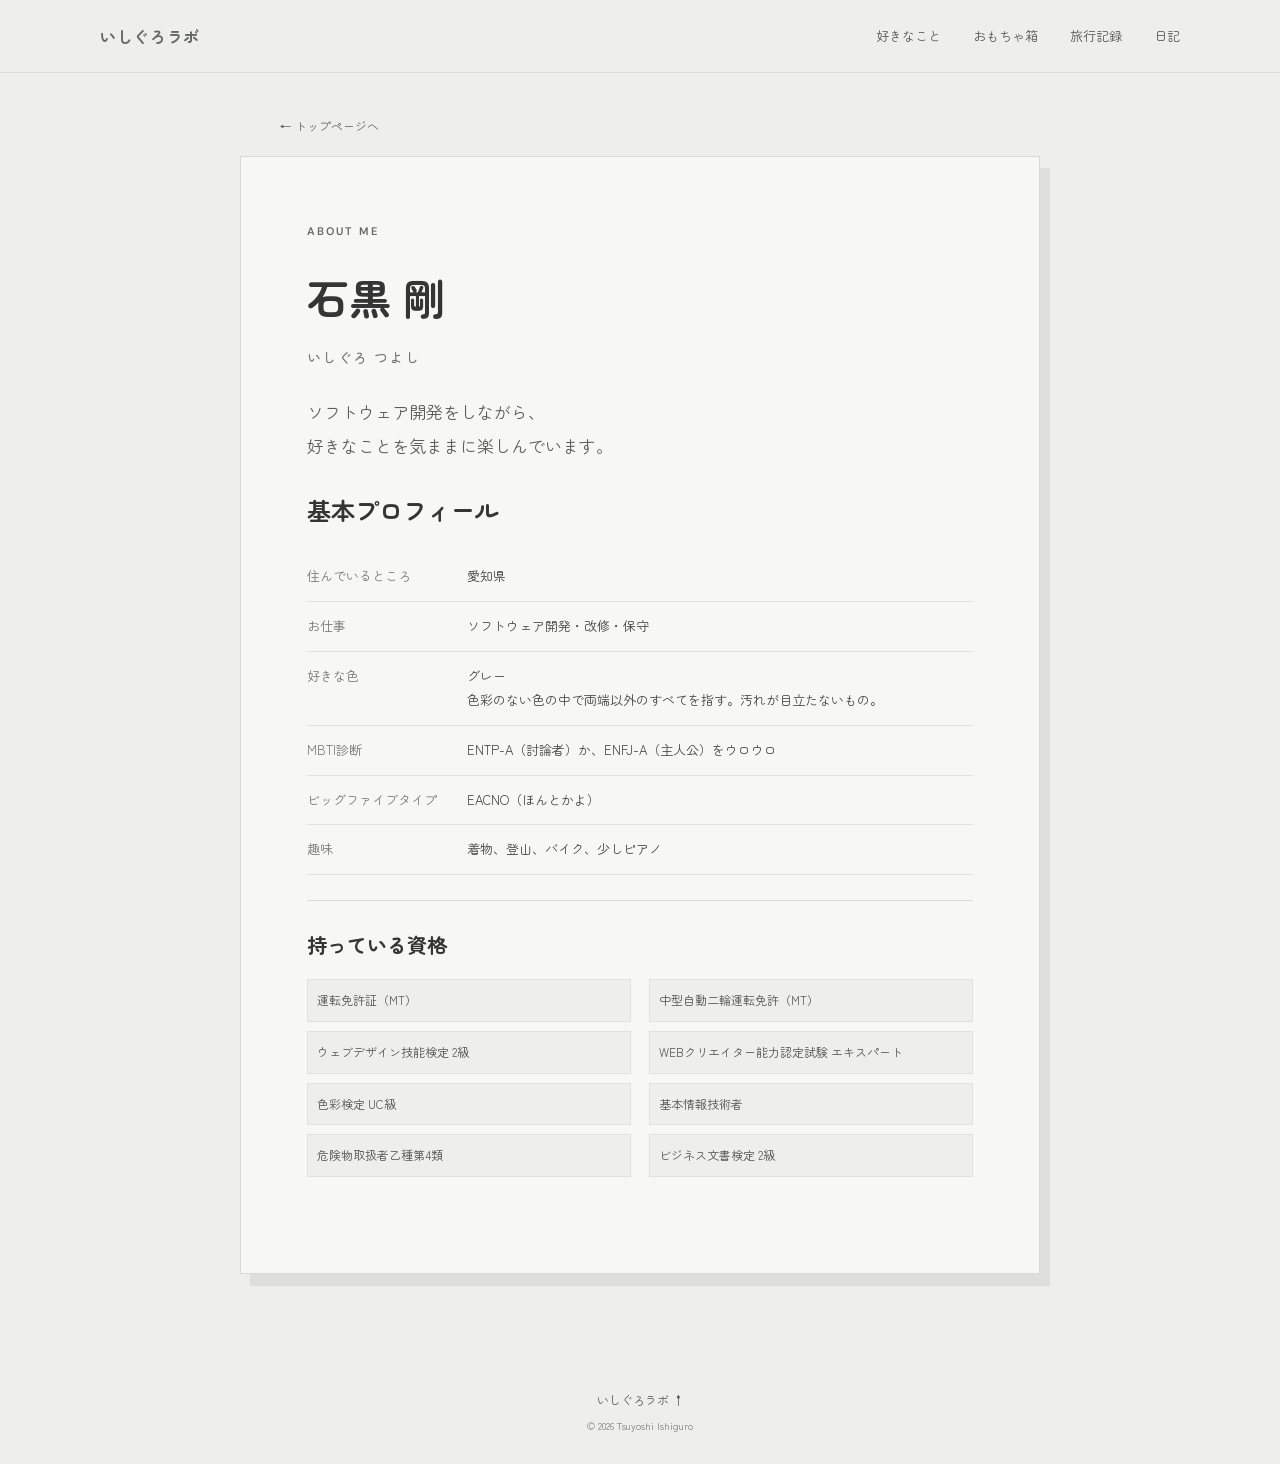
==== commit 29e02d05: "travelsページを追加" ====
--- a/profile.html
+++ b/profile.html
@@ -19,6 +19,7 @@
 			<nav aria-label="メインナビゲーション">
 				<a href="index.html#hobbies">好きなこと</a>
 				<a href="index.html#toys">おもちゃ箱</a>
+				<a href="travels/">旅行記録</a>
 				<a href="index.html#diary">日記</a>
 			</nav>
 		</div>
@@ -76,4 +77,4 @@
 	</footer>
 </body>
 
-</html>+</html>
--- a/style.css
+++ b/style.css
@@ -776,6 +776,64 @@
     transition: transform .2s, box-shadow .2s
 }
 
+.check-in-grid {
+    display: grid;
+    grid-template-columns: repeat(2, minmax(0, 1fr));
+    align-items: stretch;
+    gap: 16px;
+    max-width: 970px;
+    margin: 36px auto 0
+}
+
+.check-in-grid .travel-feature-card {
+    display: flex;
+    flex-direction: column;
+    min-width: 0;
+    min-height: 0;
+    border-radius: 12px;
+    box-shadow: 0 5px 14px #33333312;
+    transition: transform .2s, box-shadow .2s
+}
+
+.check-in-grid .travel-feature-card>img {
+    width: 100%;
+    height: auto;
+    min-height: 0;
+    aspect-ratio: 16 / 9;
+    object-fit: cover
+}
+
+.check-in-grid .travel-feature-card>img.note-thumbnail {
+    object-fit: contain;
+    background: #f8f8f7
+}
+
+.check-in-grid .travel-feature-card .travel-feature-copy {
+    align-self: stretch;
+    align-items: flex-start;
+    flex: 1;
+    padding: 22px 24px;
+    gap: 7px
+}
+
+.check-in-grid .travel-feature-card .travel-feature-copy>strong {
+    font-size: 21px
+}
+
+.check-in-grid .travel-feature-card .travel-feature-copy>span:not(.eyebrow):not(.travel-feature-cta) {
+    font-size: 12px
+}
+
+.check-in-grid .travel-feature-card .eyebrow,
+.check-in-grid .travel-feature-card .travel-feature-cta {
+    display: none
+}
+
+.check-in-grid .travel-feature-card:hover {
+    transform: translateY(-4px);
+    box-shadow: 0 12px 24px #33333320
+}
+
 .note-profile-link:hover {
     transform: translateY(-3px);
     box-shadow: 0 10px 24px #33333316
@@ -1145,9 +1203,15 @@
 
     .hobbies,
     .toys,
-    .diary {
+    .diary,
+    .check-in {
         padding-left: 22px;
         padding-right: 22px
+    }
+
+    .check-in-grid {
+        grid-template-columns: 1fr;
+        max-width: 500px
     }
 
     .hobby-grid {
@@ -1307,4 +1371,4 @@
         transition: none !important;
         animation: none !important
     }
-}
+}
